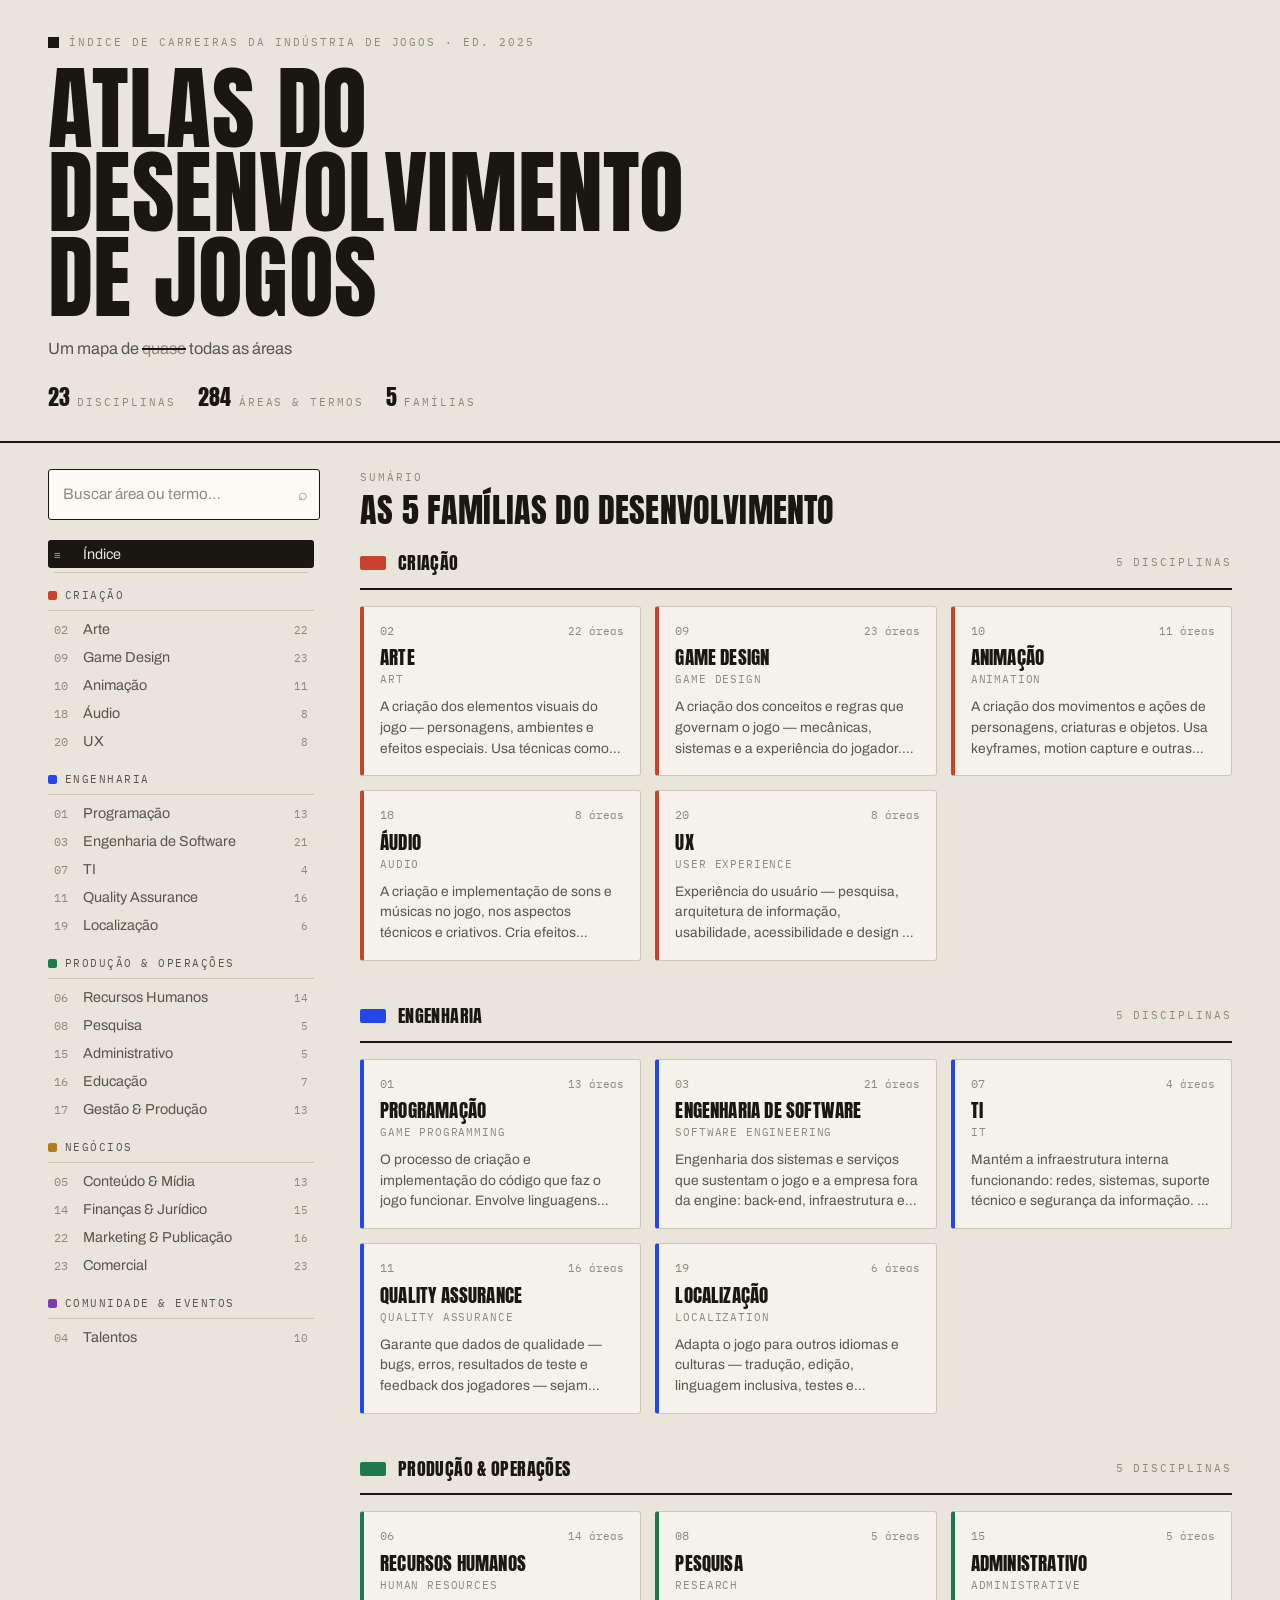
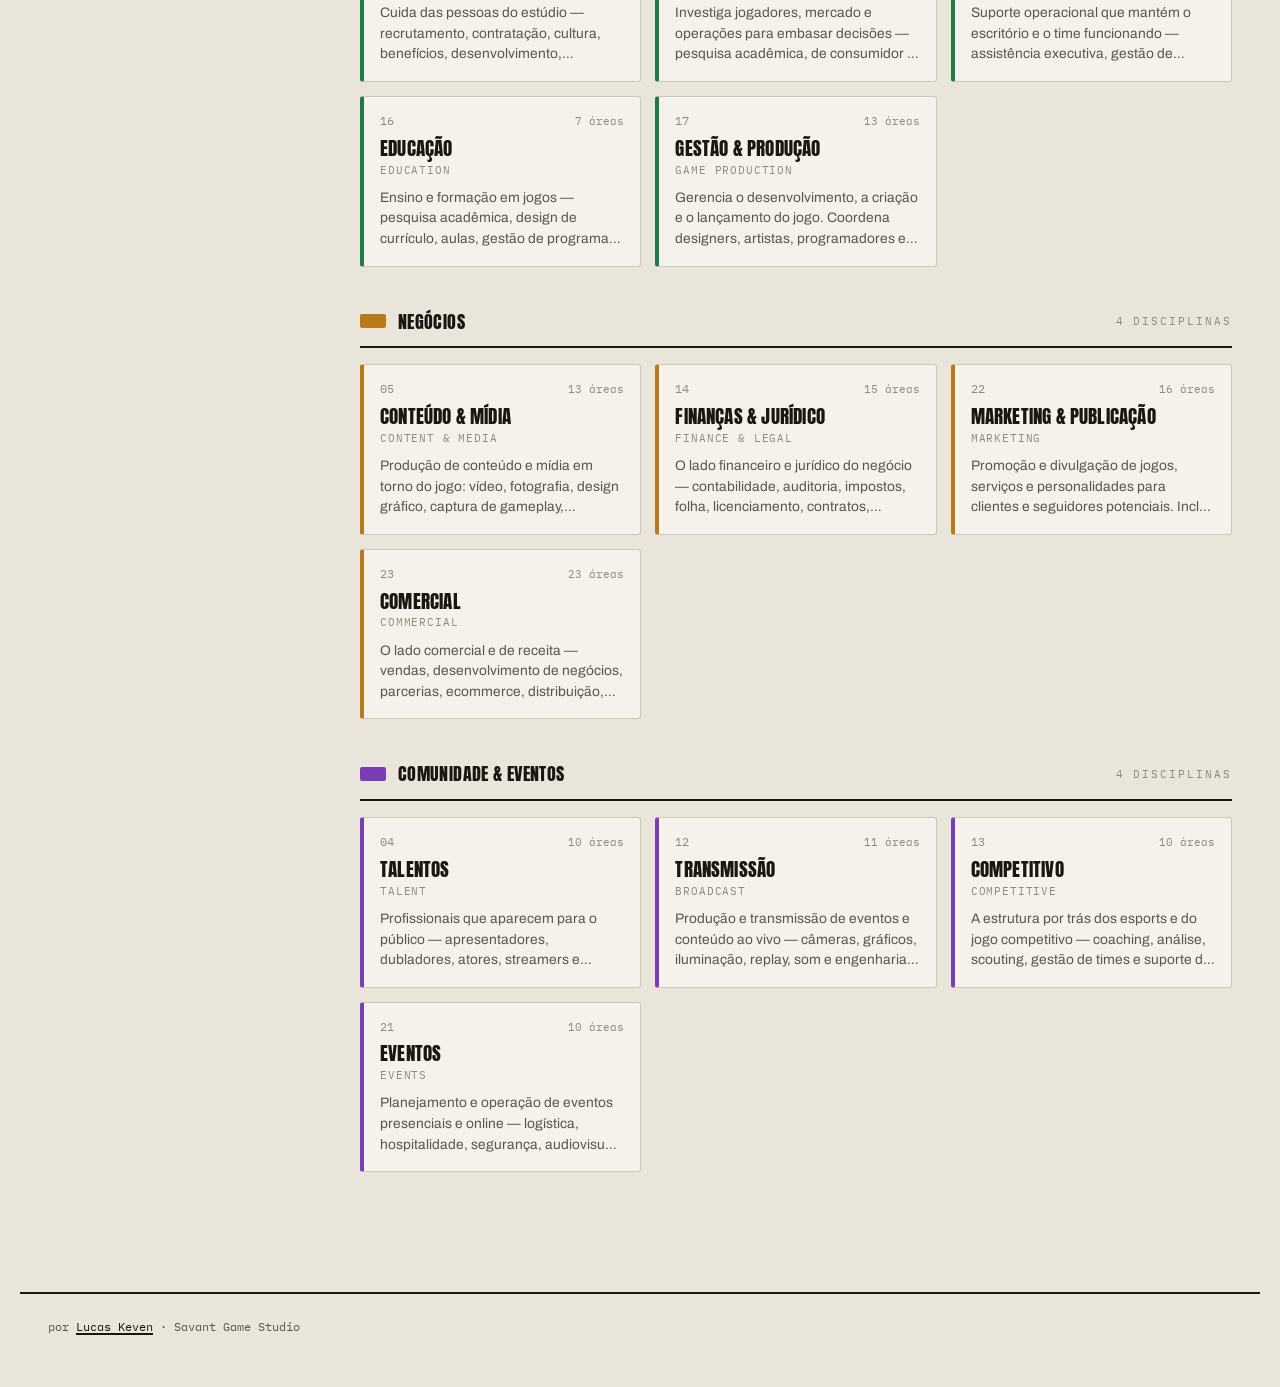
==== atlas-standalone.html @ f089c627 "Atlas Game Dev vers. 1.0.0 Criação da Página." ====
<!DOCTYPE html>
<html lang="pt-BR">
<head>
<!-- Versão tudo-em-um (CSS + dados embutidos). Para manter o projeto, use a versão de 3 arquivos: index.html + styles.css + data.js -->
<meta charset="UTF-8">
<meta name="viewport" content="width=device-width, initial-scale=1">
<title>Atlas do Desenvolvimento de Jogos</title>
<meta name="description" content="Um índice de todas as áreas, disciplinas e termos da indústria de jogos.">
<link rel="preconnect" href="https://fonts.googleapis.com">
<link rel="preconnect" href="https://fonts.gstatic.com" crossorigin>
<link href="https://fonts.googleapis.com/css2?family=Anton&family=Archivo:wght@400;500;600;700;800&family=IBM+Plex+Mono:wght@400;500;600&display=swap" rel="stylesheet">
<style>
/* =============================================================
   ATLAS — estilos
   Direção: "guia de campo / índice editorial". Tipografia pesada
   e condensada (Anton) sobre papel quente. A cor só aparece para
   identificar a FAMÍLIA de cada área — em nenhum outro lugar.
   ============================================================= */

:root {
  --paper:    #E9E5DB;   /* fundo da página (putty quente)        */
  --surface:  #F4F2EB;   /* cartões e painéis                     */
  --surface-2:#FBFAF5;   /* destaque mais claro                   */
  --ink:      #19170F;   /* texto / traços                        */
  --ink-soft: #5B554A;   /* texto secundário                      */
  --ink-mute: #908A7C;   /* legendas, meta                        */
  --line:     #CDC7B7;   /* hairlines                             */
  --line-2:   #DED9CB;

  /* cores de família (definidas também em data.js) */
  --fam-craft:      #C8432E;
  --fam-tech:       #2347E8;
  --fam-production: #1E7A4B;
  --fam-business:   #B8791A;
  --fam-community:  #7A3DB8;

  --maxw: 1240px;
  --radius: 3px;
  --shadow: 0 1px 0 var(--line), 0 2px 14px rgba(25,23,15,.05);
}

* { box-sizing: border-box; }

html { -webkit-text-size-adjust: 100%; }

body {
  margin: 0;
  background: var(--paper);
  color: var(--ink);
  font-family: "Archivo", system-ui, sans-serif;
  font-size: 16px;
  line-height: 1.62;
  font-feature-settings: "ss01";
  -webkit-font-smoothing: antialiased;
}

a { color: inherit; }

::selection { background: var(--ink); color: var(--paper); }

/* ---------- utilitários tipográficos ---------- */
.display {
  font-family: "Anton", "Archivo", sans-serif;
  font-weight: 400;
  text-transform: uppercase;
  letter-spacing: .005em;
  line-height: .92;
}
.eyebrow {
  font-family: "IBM Plex Mono", monospace;
  font-size: .68rem;
  letter-spacing: .18em;
  text-transform: uppercase;
  color: var(--ink-mute);
}
.mono { font-family: "IBM Plex Mono", monospace; }

/* =============================================================
   MASTHEAD
   ============================================================= */
.masthead {
  border-bottom: 2px solid var(--ink);
  background: var(--paper);
}
.masthead__inner {
  max-width: var(--maxw);
  margin: 0 auto;
  padding: 34px 28px 26px;
}
.masthead__kicker {
  display: flex;
  align-items: center;
  gap: 10px;
  margin-bottom: 14px;
}
.masthead__kicker .dot {
  width: 11px; height: 11px; background: var(--ink);
  display: inline-block;
}
.masthead h1 {
  margin: 0;
  font-size: clamp(2.6rem, 7.2vw, 6rem);
}
.masthead h1 .thin { color: var(--ink); -webkit-text-stroke: 0; }
.masthead__sub {
  margin: 16px 0 0;
  max-width: 54ch;
  color: var(--ink-soft);
  font-size: 1.02rem;
}
.masthead__sub .strike {
  color: var(--ink-mute);
  text-decoration: line-through;
  text-decoration-color: var(--ink);
  text-decoration-thickness: 2px;
  text-decoration-skip-ink: none;
}
.masthead__meta {
  margin-top: 18px;
  display: flex;
  flex-wrap: wrap;
  gap: 8px 22px;
  align-items: baseline;
}
.masthead__meta .stat { display: flex; align-items: baseline; gap: 7px; }
.masthead__meta .stat b {
  font-family: "Anton", sans-serif; font-weight: 400;
  font-size: 1.35rem; letter-spacing: .01em;
}

/* =============================================================
   LAYOUT (sidebar + conteúdo)
   ============================================================= */
.layout {
  max-width: var(--maxw);
  margin: 0 auto;
  padding: 0 28px 80px;
  display: grid;
  grid-template-columns: 272px minmax(0, 1fr);
  gap: 40px;
  align-items: start;
}

/* ---------- sidebar ---------- */
.sidebar {
  position: sticky;
  top: 0;
  align-self: start;
  padding-top: 26px;
  max-height: 100vh;
  display: flex;
  flex-direction: column;
}

.search {
  position: relative;
  margin-bottom: 20px;
}
.search input {
  width: 100%;
  font: inherit;
  font-size: .95rem;
  padding: 12px 36px 12px 14px;
  background: var(--surface-2);
  border: 1.5px solid var(--ink);
  border-radius: var(--radius);
  color: var(--ink);
}
.search input::placeholder { color: var(--ink-mute); }
.search input:focus {
  outline: 3px solid rgba(25,23,15,.18);
  outline-offset: 1px;
}
.search__icon {
  position: absolute; right: 12px; top: 50%; transform: translateY(-50%);
  color: var(--ink-mute); pointer-events: none; font-family: "IBM Plex Mono", monospace;
}
.search__clear {
  position: absolute; right: 8px; top: 50%; transform: translateY(-50%);
  border: 0; background: var(--ink); color: var(--paper);
  width: 22px; height: 22px; border-radius: 50%; cursor: pointer;
  font-size: .8rem; line-height: 1; display: none;
}
.search--has-value .search__icon { display: none; }
.search--has-value .search__clear { display: block; }

.nav { overflow-y: auto; padding-right: 6px; padding-bottom: 30px; }
.nav__item--home { font-weight: 700; color: var(--ink); }
.nav__item--home .num { font-size: 1rem; line-height: 1; }
.nav__divider { height: 1px; background: var(--line); margin: 4px 6px 14px; }
.nav__family { margin-bottom: 16px; }
.nav__family-label {
  display: flex; align-items: center; gap: 8px;
  font-family: "IBM Plex Mono", monospace;
  font-size: .66rem; letter-spacing: .14em; text-transform: uppercase;
  color: var(--ink-soft);
  padding: 0 0 6px;
  border-bottom: 1px solid var(--line);
  margin-bottom: 4px;
}
.nav__family-label .swatch { width: 9px; height: 9px; border-radius: 2px; }
.nav__item {
  width: 100%; text-align: left; background: none; border: 0; cursor: pointer;
  display: flex; align-items: baseline; gap: 9px;
  padding: 5px 6px; border-radius: 3px;
  color: var(--ink-soft); font: inherit; font-size: .9rem;
  line-height: 1.25;
}
.nav__item:hover { background: var(--surface); color: var(--ink); }
.nav__item .num { font-family: "IBM Plex Mono", monospace; font-size: .72rem; color: var(--ink-mute); min-width: 20px; }
.nav__item.is-active { background: var(--ink); color: var(--paper); }
.nav__item.is-active .num { color: var(--paper); opacity: .7; }
.nav__item .count { margin-left: auto; font-family: "IBM Plex Mono", monospace; font-size: .68rem; color: var(--ink-mute); }
.nav__item.is-active .count { color: var(--paper); opacity: .7; }

/* =============================================================
   CONTEÚDO
   ============================================================= */
.content { padding-top: 26px; min-height: 60vh; }

/* ---------- overview (todas as categorias) ---------- */
.overview__head { margin-bottom: 22px; }
.overview__head .eyebrow { display: block; margin-bottom: 8px; }
.overview__head h2 { margin: 0; font-size: clamp(1.5rem, 3vw, 2.1rem); }

.fam-block { margin-bottom: 40px; }
.fam-block__head {
  display: flex; align-items: center; gap: 12px;
  padding-bottom: 10px; margin-bottom: 16px;
  border-bottom: 2px solid var(--ink);
}
.fam-block__bar { width: 26px; height: 14px; border-radius: 2px; }
.fam-block__head h3 {
  margin: 0; font-family: "Anton", sans-serif; font-weight: 400;
  text-transform: uppercase; letter-spacing: .02em; font-size: 1.15rem;
}
.fam-block__head .c { margin-left: auto; }

.cat-grid {
  display: grid;
  grid-template-columns: repeat(auto-fill, minmax(232px, 1fr));
  gap: 14px;
}
.cat-card {
  text-align: left; cursor: pointer;
  background: var(--surface);
  border: 1px solid var(--line);
  border-left: 4px solid var(--fam);
  border-radius: var(--radius);
  padding: 15px 16px 16px;
  font: inherit; color: inherit;
  transition: transform .12s ease, box-shadow .12s ease, background .12s ease;
}
.cat-card:hover {
  background: var(--surface-2);
  transform: translateY(-2px);
  box-shadow: var(--shadow);
}
.cat-card__top { display: flex; align-items: baseline; gap: 8px; margin-bottom: 8px; }
.cat-card__num { font-family: "IBM Plex Mono", monospace; font-size: .72rem; color: var(--ink-mute); }
.cat-card__count { margin-left: auto; font-family: "IBM Plex Mono", monospace; font-size: .68rem; color: var(--ink-mute); }
.cat-card h4 {
  margin: 0 0 4px; font-family: "Anton", sans-serif; font-weight: 400;
  text-transform: uppercase; letter-spacing: .01em; font-size: 1.18rem; line-height: 1;
}
.cat-card__en { font-family: "IBM Plex Mono", monospace; font-size: .66rem; color: var(--ink-mute); text-transform: uppercase; letter-spacing: .08em; }
.cat-card__desc {
  margin: 9px 0 0; font-size: .86rem; color: var(--ink-soft); line-height: 1.5;
  display: -webkit-box; -webkit-line-clamp: 3; -webkit-box-orient: vertical; overflow: hidden;
}

/* ---------- categoria (detalhe) ---------- */
.cat { animation: fade .22s ease; }
@keyframes fade { from { opacity: 0; transform: translateY(6px); } to { opacity: 1; transform: none; } }

.back {
  display: inline-flex; align-items: center; gap: 7px;
  background: none; border: 0; cursor: pointer; font: inherit;
  font-family: "IBM Plex Mono", monospace; font-size: .74rem;
  letter-spacing: .08em; text-transform: uppercase; color: var(--ink-soft);
  padding: 4px 0; margin-bottom: 18px;
}
.back:hover { color: var(--ink); }

.cat__header { border-top: 8px solid var(--fam); padding-top: 18px; }
.cat__tag {
  display: inline-flex; align-items: center; gap: 7px;
  font-family: "IBM Plex Mono", monospace; font-size: .68rem;
  letter-spacing: .12em; text-transform: uppercase; color: var(--fam);
  font-weight: 600; margin-bottom: 12px;
}
.cat__tag .swatch { width: 9px; height: 9px; border-radius: 2px; background: var(--fam); }
.cat__title-row { display: flex; align-items: flex-start; gap: 14px; flex-wrap: wrap; }
.cat__num {
  font-family: "IBM Plex Mono", monospace; font-size: 1rem; color: var(--ink-mute);
  padding-top: .35em;
}
.cat h2 { margin: 0; font-size: clamp(2rem, 5.2vw, 3.4rem); }
.cat__en { font-family: "IBM Plex Mono", monospace; font-size: .8rem; color: var(--ink-mute); text-transform: uppercase; letter-spacing: .08em; margin-top: 6px; }
.cat__aka { font-size: .9rem; color: var(--ink-soft); font-style: italic; }
.cat__desc { margin: 18px 0 0; max-width: 70ch; font-size: 1.05rem; color: var(--ink); line-height: 1.65; }

.section { margin-top: 38px; }
.section__label {
  display: flex; align-items: center; gap: 10px;
  font-family: "IBM Plex Mono", monospace; font-size: .72rem;
  letter-spacing: .14em; text-transform: uppercase; color: var(--ink);
  padding-bottom: 8px; margin-bottom: 14px;
  border-bottom: 1.5px solid var(--ink);
}
.section__label .c { margin-left: auto; color: var(--ink-mute); }

/* áreas (chips) */
.areas { display: flex; flex-wrap: wrap; gap: 8px; }
.area {
  font-family: inherit;
  border: 1px solid var(--line); background: var(--surface);
  border-radius: var(--radius); padding: 8px 12px;
  font-size: .9rem; color: var(--ink);
}

/* qualquer chip clicável (área, habilidade, ferramenta) */
.chip { cursor: pointer; }
.chip::after { content: "+"; font-family: "IBM Plex Mono", monospace; margin-left: 8px; color: var(--ink-mute); }
.chip:hover { background: var(--surface-2); border-color: var(--ink); }
.chip.is-open { background: var(--surface-2); border-color: var(--ink); }
.chip.is-open::after { content: "–"; }

/* painel de descrição que abre abaixo do chip */
.chip-desc {
  flex-basis: 100%; margin: -2px 0 6px; padding: 10px 12px;
  background: var(--surface-2); border: 1px solid var(--line);
  border-left: 3px solid var(--fam); border-radius: var(--radius);
  font-size: .88rem; color: var(--ink-soft); line-height: 1.55;
}
.chip-desc--wip {
  border-left-style: dashed; border-left-color: var(--line);
  font-family: "IBM Plex Mono", monospace; font-size: .8rem;
  letter-spacing: .04em; color: var(--ink-mute);
}

/* skills / software pills */
.pills { display: flex; flex-wrap: wrap; gap: 7px; }
.pill {
  font-family: inherit;
  font-size: .85rem; padding: 6px 11px;
  border-radius: 100px; border: 1px solid var(--line);
  background: var(--surface); color: var(--ink-soft);
}
.pill--soft { font-family: "IBM Plex Mono", monospace; font-size: .78rem; }

.wip {
  display: inline-flex; align-items: center; gap: 9px;
  margin: 0; padding: 8px 15px;
  font-family: "IBM Plex Mono", monospace;
  font-size: .8rem; letter-spacing: .05em; color: var(--ink-soft);
  background: var(--surface); border: 1px dashed var(--line); border-radius: 100px;
}
.wip__mark {
  width: 26px; height: 9px; border-radius: 2px; opacity: .55;
  background: repeating-linear-gradient(-45deg, var(--ink) 0 5px, var(--surface-2) 5px 10px);
}

/* ---------- resultados de busca ---------- */
.results__head { margin-bottom: 20px; }
.results__head .eyebrow { display: block; margin-bottom: 6px; }
.results__head h2 { margin: 0; font-size: clamp(1.4rem, 3vw, 2rem); }
.results__head .q { color: var(--ink); border-bottom: 3px solid var(--fam-tech); }

.result-cat { margin-bottom: 26px; }
.result-cat__head {
  display: flex; align-items: baseline; gap: 10px;
  border-bottom: 1.5px solid var(--ink); padding-bottom: 7px; margin-bottom: 12px; cursor: pointer;
}
.result-cat__dot { width: 9px; height: 9px; border-radius: 2px; }
.result-cat__head h3 { margin: 0; font-family: "Anton", sans-serif; font-weight: 400; text-transform: uppercase; letter-spacing: .01em; font-size: 1.05rem; }
.result-cat__head .c { margin-left: auto; font-family: "IBM Plex Mono", monospace; font-size: .68rem; color: var(--ink-mute); }
.result-cat__head:hover h3 { text-decoration: underline; }
mark { background: #FBE7A6; color: var(--ink); padding: 0 1px; border-radius: 2px; }

.empty { padding: 40px 0; color: var(--ink-soft); }
.empty b { font-family: "Anton", sans-serif; font-weight: 400; font-size: 1.4rem; display: block; margin-bottom: 6px; }

/* =============================================================
   RODAPÉ
   ============================================================= */
.foot {
  border-top: 2px solid var(--ink);
  max-width: var(--maxw); margin: 0 auto; padding: 24px 28px 50px;
  display: flex; flex-direction: column; gap: 5px;
  font-family: "IBM Plex Mono", monospace; font-size: .72rem; color: var(--ink-soft);
}
.foot a {
  color: var(--ink);
  text-decoration: underline;
  text-decoration-thickness: 1.5px;
  text-underline-offset: 2px;
}
.foot a:hover { text-decoration-thickness: 2.5px; }

/* =============================================================
   RESPONSIVO
   ============================================================= */
@media (max-width: 900px) {
  .layout { grid-template-columns: 1fr; gap: 0; padding-bottom: 60px; }
  .sidebar {
    position: sticky; top: 0; z-index: 20;
    padding: 12px 0; max-height: none;
    background: var(--paper);
    border-bottom: 1px solid var(--line);
  }
  .search { margin-bottom: 0; }
  .nav { display: none; }
  .content { padding-top: 22px; }
  .masthead__inner { padding: 26px 20px 20px; }
  .layout { padding-left: 20px; padding-right: 20px; }
  .foot { padding-left: 20px; padding-right: 20px; }
}

@media (max-width: 520px) {
  .cat-grid { grid-template-columns: 1fr; }
}

/* acessibilidade */
:focus-visible { outline: 3px solid rgba(25,23,15,.35); outline-offset: 2px; border-radius: 2px; }
@media (prefers-reduced-motion: reduce) {
  * { animation: none !important; transition: none !important; }
}

</style>
</head>
<body>

  <!-- ============ MASTHEAD ============ -->
  <header class="masthead">
    <div class="masthead__inner">
      <div class="masthead__kicker">
        <span class="dot"></span>
        <span class="eyebrow">Índice de Carreiras da Indústria de Jogos · ed. 2025</span>
      </div>
      <h1 class="display">Atlas do<br>Desenvolvimento<br>de Jogos</h1>
      <p class="masthead__sub">Um mapa de <span class="strike">quase</span> todas as áreas</p>
      <div class="masthead__meta">
        <span class="stat"><b id="stat-cats">—</b> <span class="eyebrow">disciplinas</span></span>
        <span class="stat"><b id="stat-areas">—</b> <span class="eyebrow">áreas &amp; termos</span></span>
        <span class="stat"><b id="stat-fams">5</b> <span class="eyebrow">famílias</span></span>
      </div>
    </div>
  </header>

  <!-- ============ LAYOUT ============ -->
  <div class="layout">

    <!-- SIDEBAR: busca + índice -->
    <aside class="sidebar">
      <div class="search" id="search">
        <input id="search-input" type="search" autocomplete="off" spellcheck="false"
               placeholder="Buscar área ou termo…" aria-label="Buscar área ou termo">
        <span class="search__icon">⌕</span>
        <button class="search__clear" id="search-clear" aria-label="Limpar busca">×</button>
      </div>
      <nav class="nav" id="nav" aria-label="Disciplinas"></nav>
    </aside>

    <!-- CONTEÚDO -->
    <main class="content" id="content"></main>
  </div>

  <!-- ============ RODAPÉ ============ -->
  <footer class="foot">
    <span>por <a href="https://www.linkedin.com/in/lucas-keven/" target="_blank" rel="noopener">Lucas Keven</a> · Savant Game Studio</span>
  </footer>

  <!-- ============ DADOS + APP ============ -->
  <script>
/* =============================================================
   ATLAS DO DESENVOLVIMENTO DE JOGOS — Camada de dados (taxonomia)
   -------------------------------------------------------------
   Este é o "banco de dados" do site. Tudo que aparece na tela
   vem daqui. Para adicionar/editar conteúdo, mexa SÓ neste arquivo.

   Modelo de uma categoria:
   {
     id, n (nº de catálogo), name (PT), nameEn, family, aka?,
     desc,                          // descrição em PT
     areas: [{ name, desc? }],      // sub-áreas / termos
     skills?: [string],             // habilidades (opcional)
     software?: [string]            // ferramentas (opcional)
   }

   "family" agrupa as 23 categorias em 5 famílias para navegação
   e cor. Fonte dos dados: pôster Hitmarker (taxonomia), Atlas em
   PDF (descrições/ferramentas/canais) e infográfico Creative
   Assembly (skills/software).
   ============================================================= */

const FAMILIES = {
  craft:      { label: "Criação",               color: "#C8432E" },
  tech:       { label: "Engenharia",            color: "#2347E8" },
  production: { label: "Produção & Operações",  color: "#1E7A4B" },
  business:   { label: "Negócios",              color: "#B8791A" },
  community:  { label: "Comunidade & Eventos",  color: "#7A3DB8" },
};

// helper: transforma "AI Programming, Engine Programming" em [{name},{name}]
const A = (...names) => names.map((name) =>
  typeof name === "string" ? { name } : name
);

const CATEGORIES = [
  /* ---------------------------------------------------------- 01 */
  {
    id: "programacao", n: 1, name: "Programação", nameEn: "Game Programming",
    family: "tech", aka: "Engenharia de Jogos",
    desc: "O processo de criação e implementação do código que faz o jogo funcionar. Envolve linguagens como C++, C# e Java para construir mecânicas — movimentação, vida, energia, pontuação, diálogos, física e IA. Programadores trabalham junto a designers e artistas para tirar ideias do papel e transformá-las num jogo digital.",
    areas: A(
      { name: "AI Programming", desc: "Comportamento de personagens e inimigos: pathfinding, máquinas de estado, árvores de comportamento." },
      "Build & Release Programming",
      "Developer Relations",
      "Development Direction",
      { name: "Engine Programming", desc: "Construção e manutenção do motor do jogo e seus subsistemas centrais." },
      { name: "Gameplay Programming", desc: "Implementa as regras e mecânicas que o jogador sente: controles, combate, sistemas." },
      { name: "Graphics Programming", desc: "Pipeline de renderização, shaders e desempenho visual." },
      "Multiplayer Programming",
      "Network Programming",
      "Physics Programming",
      "Rendering",
      { name: "Tools Programming", desc: "Ferramentas internas que aceleram o trabalho de artistas, designers e da própria equipe." },
      "UI Programming",
    ),
    skills: ["Lógica e matemática", "Resolução de problemas", "Geometria e álgebra linear", "Testes unitários", "Modelagem e abstração", "C# · C++ · Python"],
    software: ["Visual Studio", "VS Code", "Unreal Engine", "Unity", "Godot", "Perforce", "AWS", "pytest"],
  },

  /* ---------------------------------------------------------- 02 */
  {
    id: "arte", n: 2, name: "Arte", nameEn: "Art", family: "craft",
    desc: "A criação dos elementos visuais do jogo — personagens, ambientes e efeitos especiais. Usa técnicas como modelagem 2D e 3D, animação, texturização e iluminação para dar vida ao mundo. Trabalha com design e programação para garantir que o estilo e a direção de arte complementem a jogabilidade e a experiência geral.",
    areas: A(
      "2D Art", "3D Art", "Character Art",
      { name: "Concept Art", desc: "Exploração visual inicial: define a aparência de personagens, cenários e objetos antes da produção." },
      "Creative / Art Direction", "Environment Art", "Level Art", "Lighting Art",
      "Marketing Art", "Material Art", "Model Art", "Outsourcing", "Prop Art",
      "Shader Art", "Storyboarding",
      { name: "Technical Art", desc: "Ponte entre arte e engenharia: shaders, rigs, pipelines e otimização visual." },
      "Texture Art", "Tools & Pipeline", "UI Art", "Vehicle Art",
      { name: "VFX Art", desc: "Efeitos visuais: partículas, explosões, magia, fumaça e elementos dinâmicos." },
      "Weapon Art",
    ),
    skills: ["Composição e ilustração", "Modelagem low/high poly", "Texturização (PBR)", "Set dressing", "Fluxo de UI e ícones", "Cinemática e iluminação"],
    software: ["Photoshop", "Illustrator", "Blender", "Maya", "3ds Max", "ZBrush", "Substance Painter", "Substance Designer", "Houdini", "Figma", "Marmoset Toolbag", "Aseprite", "Krita"],
  },

  /* ---------------------------------------------------------- 03 */
  {
    id: "software-engineering", n: 3, name: "Engenharia de Software", nameEn: "Software Engineering",
    family: "tech",
    desc: "Engenharia dos sistemas e serviços que sustentam o jogo e a empresa fora da engine: back-end, infraestrutura em nuvem, ferramentas internas, plataformas de dados, segurança e aplicativos. Garante que tudo escale, seja confiável e esteja seguro.",
    areas: A("Ads", "AI", "Backend", "Build & Release", "Cloud", "Data Analytics",
      "DevOps", "Direction", "Engineer Relations", "Frontend", "Full Stack",
      "Manufacturing", "Mobile", "Network", "Product Design", "Project Management",
      "Prompt", "Reliability", "Security", "Technical", "Technical Writing"),
    software: ["AWS", "Docker", "Kubernetes", "Git", "Python", "Go", "TypeScript", "SQL"],
  },

  /* ---------------------------------------------------------- 04 */
  {
    id: "talent", n: 4, name: "Talentos", nameEn: "Talent", family: "community",
    desc: "Profissionais que aparecem para o público — apresentadores, dubladores, atores, streamers e jogadores de conteúdo — e quem os gerencia, agencia e dá suporte. A 'cara' por trás de marcas, canais e produções.",
    areas: A("Agency", "Casting", "Content Creation", "Hosting", "Interviewing",
      "Management", "Playing", "Screen Acting", "Streaming", "Voice Acting"),
  },

  /* ---------------------------------------------------------- 05 */
  {
    id: "content-media", n: 5, name: "Conteúdo & Mídia", nameEn: "Content & Media",
    family: "business",
    desc: "Produção de conteúdo e mídia em torno do jogo: vídeo, fotografia, design gráfico, captura de gameplay, jornalismo, edição e moderação. Conta a história do jogo para a comunidade e para o público.",
    areas: A("Cinematography", "Copy Editing", "Game Capture", "Graphic Design",
      "Journalism", "Moderation", "Motion Design", "Photography", "Scriptwriting",
      "Translation", "Trust & Safety", "Video Editing", "Videography"),
  },

  /* ---------------------------------------------------------- 06 */
  {
    id: "human-resources", n: 6, name: "Recursos Humanos", nameEn: "Human Resources",
    family: "production",
    desc: "Cuida das pessoas do estúdio — recrutamento, contratação, cultura, benefícios, desenvolvimento, diversidade e bem-estar. Constrói e mantém o time que faz os jogos.",
    areas: A("Analysis", "Compensation & Benefits", "Culture", "Diversity & Inclusion",
      "Employee Relations", "Employer Branding", "Engagement", "Health & Safety",
      "Mobility", "People Management", "Recruitment", "Talent Acquisition",
      "Training & Development", "Wellness"),
  },

  /* ---------------------------------------------------------- 07 */
  {
    id: "it", n: 7, name: "TI", nameEn: "IT", family: "tech",
    desc: "Mantém a infraestrutura interna funcionando: redes, sistemas, suporte técnico e segurança da informação. A base que mantém o estúdio operando no dia a dia.",
    areas: A("Cyber Security", "Network Admin", "System Admin", "Technical Support"),
  },

  /* ---------------------------------------------------------- 08 */
  {
    id: "research", n: 8, name: "Pesquisa", nameEn: "Research", family: "production",
    desc: "Investiga jogadores, mercado e operações para embasar decisões — pesquisa acadêmica, de consumidor e de mercado. Transforma dados e observação em insumo para design e negócio.",
    areas: A("Academic", "Consumer", "Data Entry", "Market", "Operations"),
  },

  /* ---------------------------------------------------------- 09 */
  {
    id: "game-design", n: 9, name: "Game Design", nameEn: "Game Design", family: "craft",
    desc: "A criação dos conceitos e regras que governam o jogo — mecânicas, sistemas e a experiência do jogador. Designers usam criatividade e resolução de problemas para tornar o jogo divertido, envolvente e desafiador, colaborando com arte, programação, áudio e dados para transformar ideias e planos de negócio em realidade.",
    areas: A(
      "Accessibility Design", "AI Design", "Combat Design", "Content Design",
      "Design Direction",
      { name: "Economy Design", desc: "Equilíbrio de recursos, moedas, progressão e fluxos de valor dentro do jogo." },
      "Encounter Design", "Interaction Design",
      { name: "Level Design", desc: "Construção de fases e espaços: ritmo, desafio, fluxo e a jornada do jogador pelo mundo." },
      "Mission Design", "Monetization Design", "Multiplayer Design",
      { name: "Narrative Design", desc: "Estrutura a história e como ela é contada através da jogabilidade e do mundo." },
      "Prototyping", "Puzzle Design", "Quest Design", "Scripting", "Social Design",
      { name: "Systems Design", desc: "Desenha as regras interligadas que criam o comportamento emergente do jogo." },
      "Technical Design", "UI Design", "World Building", "Writing (Game Writing)",
    ),
    skills: ["Documentação de design e conceito", "Colaboração", "Pensamento analítico", "Resolução de problemas", "Matemática", "Design visual"],
    software: ["Unity", "Unreal Engine", "Excel", "Visio", "Power BI", "Miro", "Photoshop", "Twine", "Celtx"],
  },

  /* ---------------------------------------------------------- 10 */
  {
    id: "animacao", n: 10, name: "Animação", nameEn: "Animation", family: "craft",
    desc: "A criação dos movimentos e ações de personagens, criaturas e objetos. Usa keyframes, motion capture e outras técnicas para gerar movimento realista ou estilizado. Trabalha com design e programação para garantir que a animação seja responsiva, fluida e crível, melhorando a jogabilidade e a experiência do jogador.",
    areas: A("2D Animation", "3D Animation", "Cinematics", "Gameplay Animation",
      "Motion Capture", "Particle Animation", "Programming", "Rigging", "Scanning",
      "Technical Animation", "VFX Animation"),
    skills: ["Animação por keyframe", "Edição de movimento com MoCap", "Atuação para MoCap", "Skinning e rigging", "Scripting e matemática 3D"],
    software: ["Maya", "MotionBuilder", "3ds Max", "Blender", "Mixamo", "Cascadeur", "Toon Boom Harmony", "After Effects"],
  },

  /* ---------------------------------------------------------- 11 */
  {
    id: "quality-assurance", n: 11, name: "Quality Assurance", nameEn: "Quality Assurance",
    family: "tech", aka: "QA",
    desc: "Garante que dados de qualidade — bugs, erros, resultados de teste e feedback dos jogadores — sejam encontrados e comunicados durante todo o desenvolvimento. Cobre testes manuais e automatizados, certificação, compatibilidade, conformidade e desempenho.",
    areas: A("Accessibility QA", "Cinematic QA", "Compatibility QA", "Interruption QA",
      "Performance QA", "Platform QA", "Ratings QA", "QA Analysis", "QA Automation",
      "QA Certification", "QA Compliance", "QA Designing", "QA Engineering",
      "QA Submission", "QA Testing", "SDET (Software Development Engineer in Test)"),
    skills: ["Automação de testes de jogo", "Comunicação escrita e verbal", "Documentação clara", "Forte base na área testada"],
    software: ["TestRail", "Jira", "Perforce", "Power BI", "Office"],
  },

  /* ---------------------------------------------------------- 12 */
  {
    id: "broadcast", n: 12, name: "Transmissão", nameEn: "Broadcast", family: "community",
    desc: "Produção e transmissão de eventos e conteúdo ao vivo — câmeras, gráficos, iluminação, replay, som e engenharia de stream. Leva a ação do jogo à tela para o público, com qualidade de TV.",
    areas: A("Camera Ops", "Floor Management", "Game Observation", "Graphics",
      "Lighting", "Production", "Replay Ops", "Scriptwriting", "Sound Engineering",
      "Stream Engineering", "Studio Management"),
    software: ["OBS Studio", "vMix", "Adobe Premiere", "After Effects"],
  },

  /* ---------------------------------------------------------- 13 */
  {
    id: "competitive", n: 13, name: "Competitivo", nameEn: "Competitive", family: "community",
    desc: "A estrutura por trás dos esports e do jogo competitivo — coaching, análise, scouting, gestão de times e suporte de performance (física, nutrição, psicologia). Ajuda jogadores e equipes a competirem no mais alto nível.",
    areas: A("Analysis", "Coaching", "Fitness", "Nutrition", "Physiotherapy",
      "Playing", "Psychology", "Refereeing", "Scouting", "Team Management"),
  },

  /* ---------------------------------------------------------- 14 */
  {
    id: "finance-legal", n: 14, name: "Finanças & Jurídico", nameEn: "Finance & Legal",
    family: "business",
    desc: "O lado financeiro e jurídico do negócio — contabilidade, auditoria, impostos, folha, licenciamento, contratos, compliance, privacidade e gestão de risco. Mantém a operação saudável e dentro da lei.",
    areas: A("Accounting", "Analysis", "Auditing", "Bookkeeping", "Compliance",
      "Control", "Counsel", "Fraud", "Licensing", "Mergers & Acquisitions",
      "Payroll", "Privacy", "Reporting", "Risk Management", "Tax"),
  },

  /* ---------------------------------------------------------- 15 */
  {
    id: "administrative", n: 15, name: "Administrativo", nameEn: "Administrative",
    family: "production",
    desc: "Suporte operacional que mantém o escritório e o time funcionando — assistência executiva, gestão de instalações, recepção e tarefas administrativas. O alicerce silencioso do dia a dia.",
    areas: A("Data Entry", "Executive & Personal Assistance", "Facilities Support",
      "Office Management", "Reception"),
  },

  /* ---------------------------------------------------------- 16 */
  {
    id: "education", n: 16, name: "Educação", nameEn: "Education", family: "production",
    desc: "Ensino e formação em jogos — pesquisa acadêmica, design de currículo, aulas, gestão de programas e proteção de estudantes. Forma a próxima geração de profissionais.",
    areas: A("Academic Research", "Curriculum Design", "Lecturing",
      "Program Development", "Program Management", "Safeguarding", "Teaching"),
  },

  /* ---------------------------------------------------------- 17 */
  {
    id: "producao", n: 17, name: "Gestão & Produção", nameEn: "Game Production",
    family: "production",
    desc: "Gerencia o desenvolvimento, a criação e o lançamento do jogo. Coordena designers, artistas, programadores e outros especialistas para entregar dentro de prazo e orçamento, supervisionando o processo e tomando decisões-chave para atingir a visão criativa e os padrões de qualidade.",
    areas: A("Accessibility Production", "Archiving", "Creative Direction",
      "Feature Production", "Game Direction", "Knowledge Management", "Live Operations",
      "Operations", "Producing", "Project Management", "Publishing",
      "Release Management", "Studio Management"),
    skills: ["Gestão de pessoas", "Gestão de tempo", "Apresentação", "Comunicação", "Agile / Scrum"],
    software: ["Jira", "Hansoft", "Notion", "Trello", "Power BI", "Power Query", "Miro", "Office"],
  },

  /* ---------------------------------------------------------- 18 */
  {
    id: "audio", n: 18, name: "Áudio", nameEn: "Audio", family: "craft",
    desc: "A criação e implementação de sons e músicas no jogo, nos aspectos técnicos e criativos. Cria efeitos sonoros, diálogos e trilhas que complementam a jogabilidade, colaborando de perto com a programação para integrar tudo perfeitamente à engine.",
    areas: A("Audio Composition", "Audio Engineering", "Audio Production",
      "Audio Programming", "Sound Design", "Technical Design", "Vocal Direction",
      "Voice Design"),
    skills: ["Edição e composição", "Engenharia de som", "Documentação forte e lógica", "Mixagem 5.1 e multicanal"],
    software: ["Pro Tools", "REAPER", "Nuendo", "Audition", "Audacity", "iZotope RX", "Wwise", "FMOD"],
  },

  /* ---------------------------------------------------------- 19 */
  {
    id: "localization", n: 19, name: "Localização", nameEn: "Localization", family: "tech",
    desc: "Adapta o jogo para outros idiomas e culturas — tradução, edição, linguagem inclusiva, testes e engenharia de localização. Faz o jogo parecer nativo em cada mercado.",
    areas: A("Editing", "Engineering", "Inclusive Language", "Technical", "Testing", "Translation"),
  },

  /* ---------------------------------------------------------- 20 */
  {
    id: "ux", n: 20, name: "UX", nameEn: "User Experience", family: "craft",
    desc: "Experiência do usuário — pesquisa, arquitetura de informação, usabilidade, acessibilidade e design de interface. Garante que o jogo seja claro, acessível e agradável de navegar.",
    areas: A("Accessibility", "Design", "Engineering", "Information Architecture",
      "Research", "Strategy", "Usability", "Writing"),
  },

  /* ---------------------------------------------------------- 21 */
  {
    id: "events", n: 21, name: "Eventos", nameEn: "Events", family: "community",
    desc: "Planejamento e operação de eventos presenciais e online — logística, hospitalidade, segurança, audiovisual, instalações e atendimento. Faz convenções, finais e ativações acontecerem.",
    areas: A("Audio/Visual", "Catering", "Customer Service", "Emergency Services",
      "Equipment Management", "Facilities Management", "Game Observation",
      "Hospitality", "Logistics", "Security"),
  },

  /* ---------------------------------------------------------- 22 */
  {
    id: "marketing", n: 22, name: "Marketing & Publicação", nameEn: "Marketing",
    family: "business",
    desc: "Promoção e divulgação de jogos, serviços e personalidades para clientes e seguidores potenciais. Inclui trailers e materiais promocionais, anúncios em TV e redes sociais, e interação com a comunidade via eventos, sorteios e campanhas.",
    areas: A("App Store Marketing", "Brand Marketing", "Campaign Management",
      "Community Management", "Copywriting", "Creator Marketing", "Digital Marketing",
      "Email Marketing", "Influencer Marketing", "Lifecycle Marketing",
      "Product Marketing", "Public Relations", "Social Media", "Storefront Marketing",
      "User Acquisition", "Visual Marketing"),
  },

  /* ---------------------------------------------------------- 23 */
  {
    id: "commercial", n: 23, name: "Comercial", nameEn: "Commercial", family: "business",
    desc: "O lado comercial e de receita — vendas, desenvolvimento de negócios, parcerias, ecommerce, distribuição, merchandising, licenciamento e cadeia de suprimentos. Transforma o jogo e a marca em negócio sustentável.",
    areas: A("Account Management", "Advertising Ops", "Business Development",
      "Business Intelligence", "Communications", "Consumer Research", "Customer Support",
      "Distribution", "Ecommerce", "Manufacturing", "Market Research", "Media Buying",
      "Merchandising", "Monetization", "Packaging", "Partnerships", "Procurement",
      "Product Management", "Retail", "Sales", "Sponsorships", "Supply Chain", "Ticketing"),
  },
];

</script>
  <script>
  (function () {
    "use strict";

    /* ---------- referências de DOM ---------- */
    const $nav     = document.getElementById("nav");
    const $content = document.getElementById("content");
    const $input   = document.getElementById("search-input");
    const $search  = document.getElementById("search");
    const $clear   = document.getElementById("search-clear");

    /* ---------- estado ---------- */
    const state = { query: "", selected: null };

    /* ---------- helpers ---------- */
    const famColor = (f) => FAMILIES[f] ? FAMILIES[f].color : "var(--ink)";
    const esc = (s) => String(s).replace(/[&<>"]/g, (c) =>
      ({ "&":"&amp;","<":"&lt;",">":"&gt;","\"":"&quot;" }[c]));
    // remove acentos p/ busca tolerante
    const norm = (s) => s.toLowerCase()
      .normalize("NFD").replace(/[\u0300-\u036f]/g, "");

    function highlight(text, q) {
      if (!q) return esc(text);
      const nt = norm(text), nq = norm(q);
      const i = nt.indexOf(nq);
      if (i === -1) return esc(text);
      return esc(text.slice(0, i)) + "<mark>" +
             esc(text.slice(i, i + q.length)) + "</mark>" +
             esc(text.slice(i + q.length));
    }

    /* ---------- métricas do cabeçalho ---------- */
    const totalAreas = CATEGORIES.reduce((s, c) => s + c.areas.length, 0);
    document.getElementById("stat-cats").textContent  = CATEGORIES.length;
    document.getElementById("stat-areas").textContent = totalAreas;

    /* agrupa categorias por família, na ordem de FAMILIES */
    function byFamily() {
      return Object.keys(FAMILIES).map((key) => ({
        key,
        ...FAMILIES[key],
        cats: CATEGORIES.filter((c) => c.family === key),
      }));
    }

    /* =========================================================
       NAV (sidebar)
       ========================================================= */
    function renderNav() {
      let html = `<button class="nav__item nav__item--home" data-home="1">
          <span class="num" aria-hidden="true">≡</span>
          <span>Índice</span>
        </button>
        <div class="nav__divider"></div>`;
      byFamily().forEach((fam) => {
        html += `<div class="nav__family">
          <div class="nav__family-label">
            <span class="swatch" style="background:${fam.color}"></span>${esc(fam.label)}
          </div>`;
        fam.cats.forEach((c) => {
          html += `<button class="nav__item" data-id="${c.id}">
            <span class="num">${String(c.n).padStart(2,"0")}</span>
            <span>${esc(c.name)}</span>
            <span class="count">${c.areas.length}</span>
          </button>`;
        });
        html += `</div>`;
      });
      $nav.innerHTML = html;
      $nav.querySelectorAll(".nav__item[data-id]").forEach((b) =>
        b.addEventListener("click", () => select(b.dataset.id)));
      $nav.querySelector("[data-home]").addEventListener("click", () => {
        state.query = ""; $input.value = "";
        $search.classList.remove("search--has-value");
        goOverview();
      });
      markActiveNav();
    }
    function markActiveNav() {
      const onIndex = !state.selected && !state.query;
      $nav.querySelectorAll(".nav__item").forEach((b) => {
        if (b.dataset.home) b.classList.toggle("is-active", onIndex);
        else b.classList.toggle("is-active", b.dataset.id === state.selected);
      });
    }

    /* =========================================================
       OVERVIEW — todas as categorias por família
       ========================================================= */
    function renderOverview() {
      let html = `<div class="overview__head">
        <span class="eyebrow">Sumário</span>
        <h2 class="display">As 5 famílias do desenvolvimento</h2>
      </div>`;

      byFamily().forEach((fam) => {
        html += `<section class="fam-block" style="--fam:${fam.color}">
          <div class="fam-block__head">
            <span class="fam-block__bar" style="background:${fam.color}"></span>
            <h3>${esc(fam.label)}</h3>
            <span class="c eyebrow">${fam.cats.length} disciplinas</span>
          </div>
          <div class="cat-grid">`;
        fam.cats.forEach((c) => {
          html += `<button class="cat-card" data-id="${c.id}" style="--fam:${fam.color}">
            <div class="cat-card__top">
              <span class="cat-card__num">${String(c.n).padStart(2,"0")}</span>
              <span class="cat-card__count">${c.areas.length} áreas</span>
            </div>
            <h4>${esc(c.name)}</h4>
            <div class="cat-card__en">${esc(c.nameEn)}</div>
            <p class="cat-card__desc">${esc(c.desc)}</p>
          </button>`;
        });
        html += `</div></section>`;
      });

      $content.innerHTML = html;
      $content.querySelectorAll(".cat-card").forEach((b) =>
        b.addEventListener("click", () => select(b.dataset.id)));
    }

    /* =========================================================
       CATEGORIA (detalhe)
       ========================================================= */
    function renderCategory(c) {
      const color = famColor(c.family);
      const fam = FAMILIES[c.family];

      // normaliza itens: "texto" → { name }  (permite { name, desc } no futuro)
      const norm0 = (it) => typeof it === "string" ? { name: it } : it;
      const groups = {
        areas:    (c.areas    || []).map(norm0),
        skills:   (c.skills   || []).map(norm0),
        software: (c.software || []).map(norm0),
      };
      const chips = (key, cls) => groups[key].map((it, i) =>
        `<button class="${cls} chip" data-g="${key}" data-i="${i}">${esc(it.name)}</button>`).join("");

      const areasHtml = chips("areas", "area");

      let skillsHtml = "";
      if (groups.skills.length) {
        skillsHtml = section("Habilidades", groups.skills.length,
          `<div class="pills">${chips("skills","pill")}</div>`);
      }

      let swHtml = "";
      if (groups.software.length) {
        swHtml = section("Ferramentas & Software", groups.software.length,
          `<div class="pills">${chips("software","pill pill--soft")}</div>`);
      }

      const filled = groups.skills.length || groups.software.length;
      const wip = `<p class="wip"><span class="wip__mark" aria-hidden="true"></span>Em construção</p>`;
      const note = filled ? "" :
        `<section class="section">
          <div class="section__label">Habilidades</div>
          ${wip}
        </section>
        <section class="section">
          <div class="section__label">Ferramentas &amp; Software</div>
          ${wip}
        </section>`;

      $content.innerHTML = `<div class="cat" style="--fam:${color}">
        <button class="back" id="back">← Sumário</button>
        <div class="cat__header">
          <span class="cat__tag"><span class="swatch"></span>${esc(fam.label)}</span>
          <div class="cat__title-row">
            <span class="cat__num">${String(c.n).padStart(2,"0")}</span>
            <div>
              <h2 class="display">${esc(c.name)}</h2>
              <div class="cat__en">${esc(c.nameEn)}${c.aka?` &nbsp;·&nbsp; <span class="cat__aka">também: ${esc(c.aka)}</span>`:""}</div>
            </div>
          </div>
          <p class="cat__desc">${esc(c.desc)}</p>
        </div>

        ${section("Áreas & Termos", groups.areas.length, `<div class="areas">${areasHtml}</div>`)}
        ${skillsHtml}
        ${swHtml}
        ${note}
      </div>`;

      document.getElementById("back").addEventListener("click", goOverview);

      // cada item (área, habilidade, ferramenta) abre sua descrição — ou [Em Construção]
      $content.querySelectorAll(".chip").forEach((btn) => {
        btn.addEventListener("click", () => {
          const open = btn.classList.toggle("is-open");
          const next = btn.nextElementSibling;
          if (open) {
            const it = groups[btn.dataset.g][+btn.dataset.i];
            const d = document.createElement("div");
            if (it.desc) {
              d.className = "chip-desc";
              d.textContent = it.desc;
            } else {
              d.className = "chip-desc chip-desc--wip";
              d.textContent = "[Em Construção]";
            }
            btn.after(d);
          } else if (next && next.classList.contains("chip-desc")) {
            next.remove();
          }
        });
      });

      window.scrollTo({ top: 0, behavior: prefersReduced() ? "auto" : "smooth" });
    }

    function section(label, count, inner) {
      return `<section class="section">
        <div class="section__label">${esc(label)}<span class="c">${count}</span></div>
        ${inner}
      </section>`;
    }

    /* =========================================================
       BUSCA / RESULTADOS
       ========================================================= */
    function renderResults(q) {
      const nq = norm(q);
      const hits = [];
      CATEGORIES.forEach((c) => {
        const nameMatch = norm(c.name).includes(nq) || norm(c.nameEn).includes(nq);
        const areas = c.areas.filter((a) => norm(a.name).includes(nq));
        if (nameMatch || areas.length) {
          hits.push({ c, areas: areas.length ? areas : c.areas, nameMatch });
        }
      });

      const totalHits = hits.reduce((s,h)=>s+h.areas.length,0);

      if (!hits.length) {
        $content.innerHTML = `<div class="empty">
          <b>Nada encontrado</b>
          Nenhuma área ou termo corresponde a “${esc(q)}”. Tente outro termo.
        </div>`;
        return;
      }

      let html = `<div class="results__head">
        <span class="eyebrow">${totalHits} resultado(s) em ${hits.length} disciplina(s)</span>
        <h2 class="display">Busca: <span class="q">${esc(q)}</span></h2>
      </div>`;

      hits.forEach(({ c, areas }) => {
        const color = famColor(c.family);
        html += `<section class="result-cat">
          <div class="result-cat__head" data-id="${c.id}">
            <span class="result-cat__dot" style="background:${color}"></span>
            <h3>${highlight(c.name, q)}</h3>
            <span class="c">${esc(c.nameEn)} · ${areas.length}</span>
          </div>
          <div class="areas">` +
          areas.map((a)=>`<span class="area">${highlight(a.name, q)}</span>`).join("") +
          `</div></section>`;
      });

      $content.innerHTML = html;
      $content.querySelectorAll(".result-cat__head").forEach((h) =>
        h.addEventListener("click", () => select(h.dataset.id)));
    }

    /* =========================================================
       ROTEAMENTO / RENDER
       ========================================================= */
    function render() {
      if (state.query) { renderResults(state.query); markActiveNav(); return; }
      if (state.selected) {
        const c = CATEGORIES.find((x) => x.id === state.selected);
        if (c) { renderCategory(c); markActiveNav(); return; }
      }
      renderOverview();
      markActiveNav();
    }

    function select(id) {
      state.selected = id;
      state.query = "";
      $input.value = "";
      $search.classList.remove("search--has-value");
      if (location.hash !== "#" + id) history.pushState(null, "", "#" + id);
      render();
    }
    function goOverview() {
      state.selected = null;
      if (location.hash) history.pushState(null, "", location.pathname);
      render();
    }

    function prefersReduced() {
      return window.matchMedia("(prefers-reduced-motion: reduce)").matches;
    }

    /* ---------- busca (input) ---------- */
    let t;
    $input.addEventListener("input", () => {
      const v = $input.value.trim();
      $search.classList.toggle("search--has-value", v.length > 0);
      clearTimeout(t);
      t = setTimeout(() => { state.query = v; render(); }, 90);
    });
    $clear.addEventListener("click", () => {
      $input.value = ""; state.query = "";
      $search.classList.remove("search--has-value");
      $input.focus(); render();
    });
    // tecla "/" foca a busca
    document.addEventListener("keydown", (e) => {
      if (e.key === "/" && document.activeElement !== $input) { e.preventDefault(); $input.focus(); }
      if (e.key === "Escape" && document.activeElement === $input && $input.value) {
        $input.value=""; state.query=""; $search.classList.remove("search--has-value"); render();
      }
    });

    /* ---------- hash inicial / voltar do navegador ---------- */
    function fromHash() {
      const id = decodeURIComponent(location.hash.replace(/^#/, ""));
      state.selected = CATEGORIES.some((c) => c.id === id) ? id : null;
    }
    window.addEventListener("popstate", () => { fromHash(); render(); });

    /* ---------- start ---------- */
    renderNav();
    fromHash();
    render();
  })();
  </script>
</body>
</html>
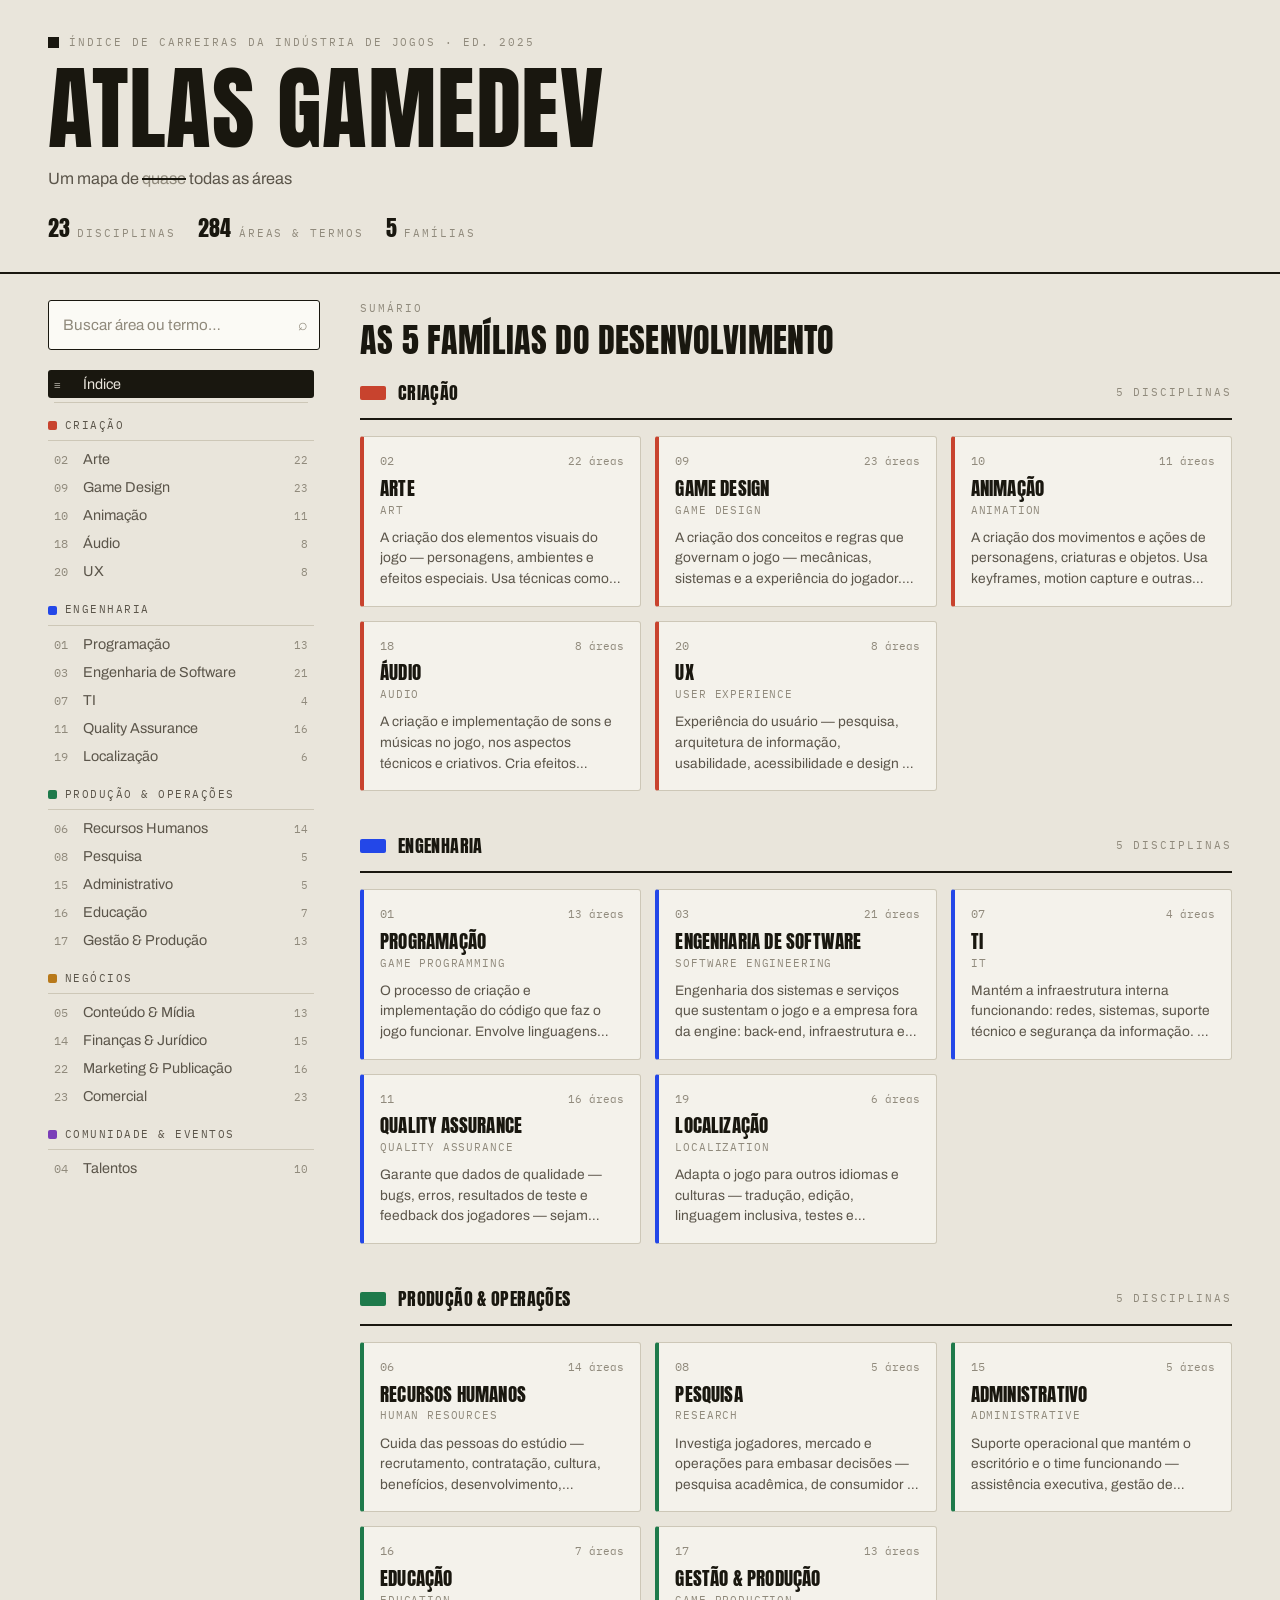
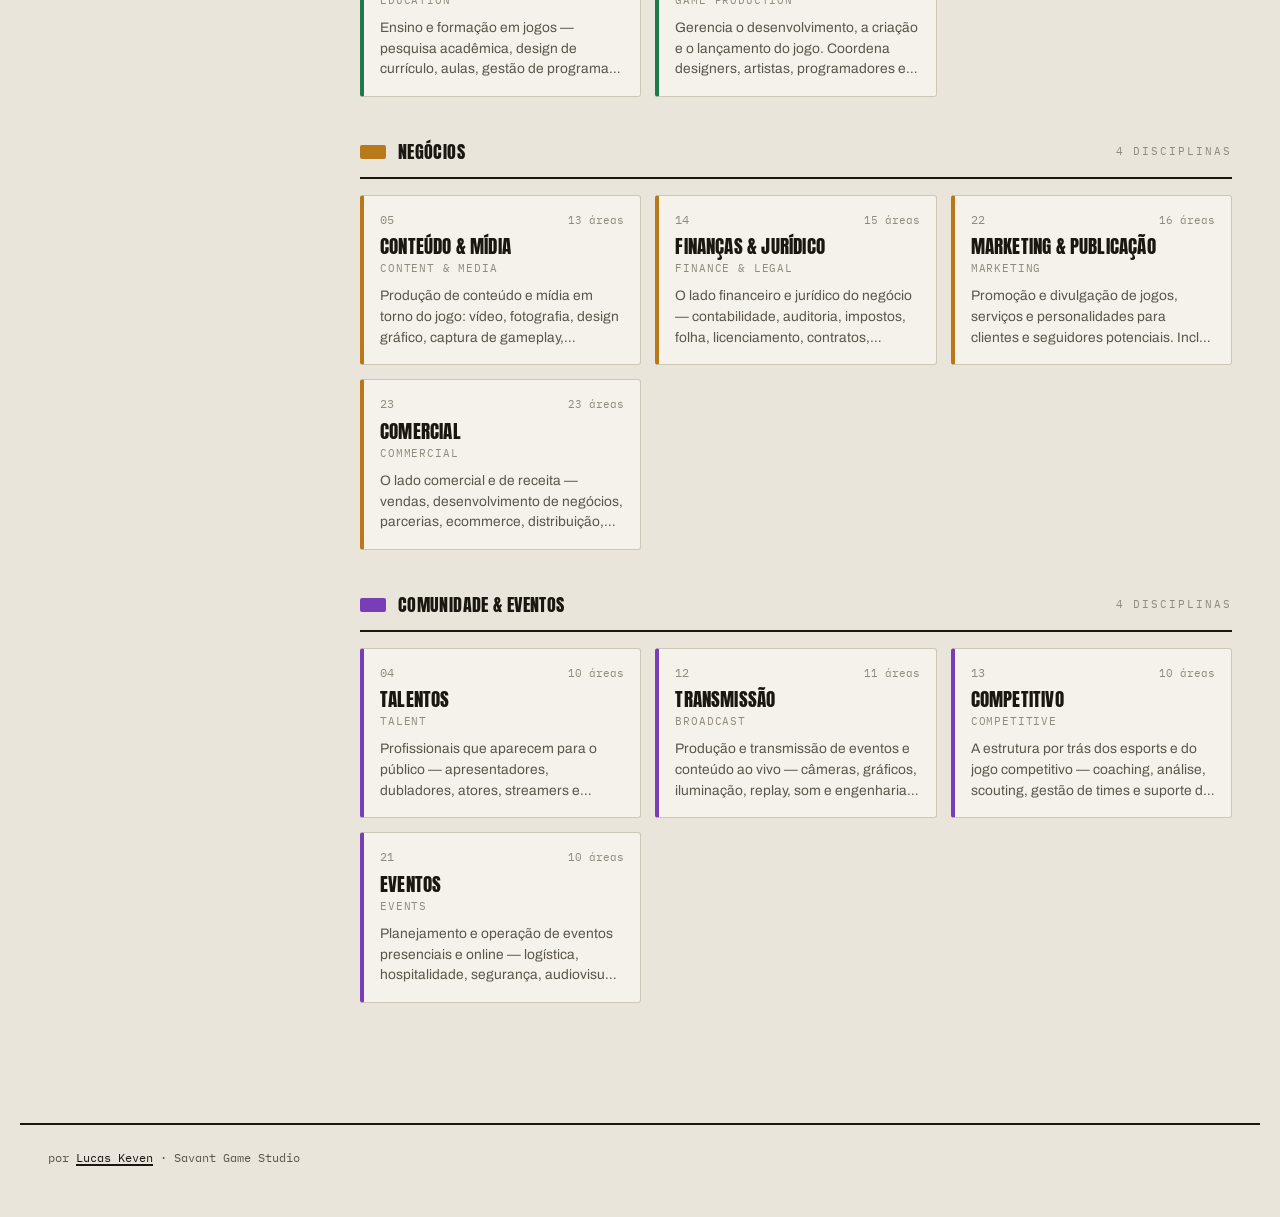
==== commit 2ee2b3e2: "vers 1.0.1b Atualização de:  - Ajuste no título para "Atlas Game Dev"" ====
--- a/atlas-standalone.html
+++ b/atlas-standalone.html
@@ -4,7 +4,7 @@
 <!-- Versão tudo-em-um (CSS + dados embutidos). Para manter o projeto, use a versão de 3 arquivos: index.html + styles.css + data.js -->
 <meta charset="UTF-8">
 <meta name="viewport" content="width=device-width, initial-scale=1">
-<title>Atlas do Desenvolvimento de Jogos</title>
+<title>Atlas GameDev</title>
 <meta name="description" content="Um índice de todas as áreas, disciplinas e termos da indústria de jogos.">
 <link rel="preconnect" href="https://fonts.googleapis.com">
 <link rel="preconnect" href="https://fonts.gstatic.com" crossorigin>
@@ -376,6 +376,12 @@
 .result-cat__head h3 { margin: 0; font-family: "Anton", sans-serif; font-weight: 400; text-transform: uppercase; letter-spacing: .01em; font-size: 1.05rem; }
 .result-cat__head .c { margin-left: auto; font-family: "IBM Plex Mono", monospace; font-size: .68rem; color: var(--ink-mute); }
 .result-cat__head:hover h3 { text-decoration: underline; }
+.result-group { margin: 0 0 10px; }
+.result-group__label {
+  display: block; margin-bottom: 5px;
+  font-family: "IBM Plex Mono", monospace; font-size: .62rem;
+  letter-spacing: .12em; text-transform: uppercase; color: var(--ink-mute);
+}
 mark { background: #FBE7A6; color: var(--ink); padding: 0 1px; border-radius: 2px; }
 
 .empty { padding: 40px 0; color: var(--ink-soft); }
@@ -438,7 +444,7 @@
         <span class="dot"></span>
         <span class="eyebrow">Índice de Carreiras da Indústria de Jogos · ed. 2025</span>
       </div>
-      <h1 class="display">Atlas do<br>Desenvolvimento<br>de Jogos</h1>
+      <h1 class="display">Atlas GameDev</h1>
       <p class="masthead__sub">Um mapa de <span class="strike">quase</span> todas as áreas</p>
       <div class="masthead__meta">
         <span class="stat"><b id="stat-cats">—</b> <span class="eyebrow">disciplinas</span></span>
@@ -474,296 +480,607 @@
   <!-- ============ DADOS + APP ============ -->
   <script>
 /* =============================================================
-   ATLAS DO DESENVOLVIMENTO DE JOGOS — Camada de dados (taxonomia)
+   ATLAS DE CARREIRAS DO DESENVOLVIMENTO DE JOGOS — dados (taxonomia)
    -------------------------------------------------------------
-   Este é o "banco de dados" do site. Tudo que aparece na tela
-   vem daqui. Para adicionar/editar conteúdo, mexa SÓ neste arquivo.
+   Banco de dados do site. Tudo que aparece na tela vem daqui.
+   Para editar conteúdo, mexa SÓ neste arquivo.
 
    Modelo de uma categoria:
    {
      id, n (nº de catálogo), name (PT), nameEn, family, aka?,
-     desc,                          // descrição em PT
-     areas: [{ name, desc? }],      // sub-áreas / termos
-     skills?: [string],             // habilidades (opcional)
-     software?: [string]            // ferramentas (opcional)
+     desc,                              // descrição da disciplina
+     areas:    [{ name, desc? }],       // sub-áreas / termos
+     skills?:  [{ name, desc? }],       // habilidades (opcional)
+     software?:[{ name, desc? }]        // ferramentas (opcional)
    }
-
-   "family" agrupa as 23 categorias em 5 famílias para navegação
-   e cor. Fonte dos dados: pôster Hitmarker (taxonomia), Atlas em
-   PDF (descrições/ferramentas/canais) e infográfico Creative
-   Assembly (skills/software).
+   Itens também aceitam só "texto" (sem descrição); o site normaliza.
+   "family" agrupa as 23 categorias em 5 famílias (cor + navegação).
    ============================================================= */
 
 const FAMILIES = {
-  craft:      { label: "Criação",               color: "#C8432E" },
-  tech:       { label: "Engenharia",            color: "#2347E8" },
-  production: { label: "Produção & Operações",  color: "#1E7A4B" },
-  business:   { label: "Negócios",              color: "#B8791A" },
-  community:  { label: "Comunidade & Eventos",  color: "#7A3DB8" },
+  craft: { label: "Criação", color: "#C8432E" },
+  tech: { label: "Engenharia", color: "#2347E8" },
+  production: { label: "Produção & Operações", color: "#1E7A4B" },
+  business: { label: "Negócios", color: "#B8791A" },
+  community: { label: "Comunidade & Eventos", color: "#7A3DB8" },
 };
 
-// helper: transforma "AI Programming, Engine Programming" em [{name},{name}]
-const A = (...names) => names.map((name) =>
-  typeof name === "string" ? { name } : name
-);
-
 const CATEGORIES = [
-  /* ---------------------------------------------------------- 01 */
   {
     id: "programacao", n: 1, name: "Programação", nameEn: "Game Programming",
     family: "tech", aka: "Engenharia de Jogos",
     desc: "O processo de criação e implementação do código que faz o jogo funcionar. Envolve linguagens como C++, C# e Java para construir mecânicas — movimentação, vida, energia, pontuação, diálogos, física e IA. Programadores trabalham junto a designers e artistas para tirar ideias do papel e transformá-las num jogo digital.",
-    areas: A(
+    areas: [
       { name: "AI Programming", desc: "Comportamento de personagens e inimigos: pathfinding, máquinas de estado, árvores de comportamento." },
-      "Build & Release Programming",
-      "Developer Relations",
-      "Development Direction",
+      { name: "Build & Release Programming", desc: "Automatiza a compilação, empacotamento e distribuição do jogo, garantindo versões estáveis e consistentes." },
+      { name: "Developer Relations", desc: "Constrói relacionamento com desenvolvedores por meio de documentação, suporte técnico, eventos e conteúdo educativo." },
+      { name: "Development Direction", desc: "Define a visão técnica do projeto, coordenando equipes e direcionando decisões de desenvolvimento." },
       { name: "Engine Programming", desc: "Construção e manutenção do motor do jogo e seus subsistemas centrais." },
       { name: "Gameplay Programming", desc: "Implementa as regras e mecânicas que o jogador sente: controles, combate, sistemas." },
       { name: "Graphics Programming", desc: "Pipeline de renderização, shaders e desempenho visual." },
-      "Multiplayer Programming",
-      "Network Programming",
-      "Physics Programming",
-      "Rendering",
+      { name: "Multiplayer Programming", desc: "Implementa sistemas específicos para jogos multiplayer, sincronizando jogadores, partidas e estados do jogo." },
+      { name: "Network Programming", desc: "Desenvolve a infraestrutura de comunicação entre cliente e servidor, priorizando estabilidade, desempenho e baixa latência." },
+      { name: "Physics Programming", desc: "Implementa simulações físicas, colisões, movimentação, destruição e interação entre objetos." },
+      { name: "Rendering", desc: "Desenvolve e otimiza a forma como gráficos são processados e exibidos na tela." },
       { name: "Tools Programming", desc: "Ferramentas internas que aceleram o trabalho de artistas, designers e da própria equipe." },
-      "UI Programming",
-    ),
-    skills: ["Lógica e matemática", "Resolução de problemas", "Geometria e álgebra linear", "Testes unitários", "Modelagem e abstração", "C# · C++ · Python"],
-    software: ["Visual Studio", "VS Code", "Unreal Engine", "Unity", "Godot", "Perforce", "AWS", "pytest"],
-  },
-
-  /* ---------------------------------------------------------- 02 */
-  {
-    id: "arte", n: 2, name: "Arte", nameEn: "Art", family: "craft",
+      { name: "UI Programming", desc: "Programa interfaces, HUDs, menus e sistemas de interação entre jogador e jogo." },
+    ],
+    skills: [
+      { name: "Lógica e Matemática", desc: "Fundamenta algoritmos, estruturas de dados e resolução eficiente de problemas computacionais." },
+      { name: "Resolução de Problemas", desc: "Analisa desafios técnicos e desenvolve soluções robustas, eficientes e escaláveis." },
+      { name: "Geometria e Álgebra Linear", desc: "Base para transformações, vetores, matrizes, física e renderização em jogos." },
+      { name: "Testes Unitários", desc: "Cria testes automatizados para validar o funcionamento correto de pequenas partes do código." },
+      { name: "Modelagem e Abstração", desc: "Estrutura sistemas complexos em componentes organizados, reutilizáveis e de fácil manutenção." },
+      { name: "C# · C++ · Python · Blueprint", desc: "Linguagens amplamente utilizadas para desenvolvimento de jogos, ferramentas e automação." },
+    ],
+    software: [
+      { name: "Visual Studio", desc: "Ambiente de desenvolvimento integrado voltado principalmente para C++, C# e .NET." },
+      { name: "VS Code", desc: "Editor de código leve e extensível utilizado em diversas linguagens de programação." },
+      { name: "Unreal Engine", desc: "Engine da Epic Games utilizada para criação de jogos de alta fidelidade gráfica e experiências em tempo real." },
+      { name: "Unity", desc: "Engine para desenvolvimento de jogos 2D, 3D, mobile, VR e AR." },
+      { name: "Godot Engine", desc: "Engine open source para desenvolvimento de jogos 2D e 3D." },
+      { name: "Perforce", desc: "Sistema de controle de versão amplamente utilizado por grandes estúdios de jogos." },
+      { name: "AWS", desc: "Plataforma de computação em nuvem utilizada para hospedagem, servidores e serviços escaláveis." },
+      { name: "pytest", desc: "Framework para criação e execução de testes automatizados em Python." },
+    ],
+  },
+  {
+    id: "arte", n: 2, name: "Arte", nameEn: "Art",
+    family: "craft",
     desc: "A criação dos elementos visuais do jogo — personagens, ambientes e efeitos especiais. Usa técnicas como modelagem 2D e 3D, animação, texturização e iluminação para dar vida ao mundo. Trabalha com design e programação para garantir que o estilo e a direção de arte complementem a jogabilidade e a experiência geral.",
-    areas: A(
-      "2D Art", "3D Art", "Character Art",
+    areas: [
+      { name: "2D Art", desc: "Criação de ilustrações, sprites, interfaces e elementos gráficos utilizados no jogo." },
+      { name: "3D Art", desc: "Produção de modelos tridimensionais para personagens, cenários, objetos e outros elementos do jogo." },
+      { name: "Character Art", desc: "Desenvolvimento visual de personagens, incluindo modelagem, escultura, roupas e acessórios." },
       { name: "Concept Art", desc: "Exploração visual inicial: define a aparência de personagens, cenários e objetos antes da produção." },
-      "Creative / Art Direction", "Environment Art", "Level Art", "Lighting Art",
-      "Marketing Art", "Material Art", "Model Art", "Outsourcing", "Prop Art",
-      "Shader Art", "Storyboarding",
+      { name: "Creative / Art Direction", desc: "Define a identidade visual do projeto e garante consistência artística entre todas as equipes." },
+      { name: "Environment Art", desc: "Criação de cenários, paisagens e ambientes que compõem o mundo do jogo." },
+      { name: "Level Art", desc: "Dá identidade visual às fases, transformando layouts de gameplay em ambientes detalhados e imersivos." },
+      { name: "Lighting Art", desc: "Trabalha iluminação para reforçar atmosfera, narrativa e legibilidade das cenas." },
+      { name: "Marketing Art", desc: "Produz artes promocionais para campanhas, lojas digitais, redes sociais e materiais publicitários." },
+      { name: "Material Art", desc: "Desenvolve materiais que definem propriedades visuais como metal, madeira, tecido e pedra." },
+      { name: "Model Art", desc: "Modelagem tridimensional de objetos, personagens e elementos utilizados durante a produção." },
+      { name: "Outsourcing", desc: "Coordena ou produz ativos artísticos em parceria com estúdios e artistas externos." },
+      { name: "Prop Art", desc: "Criação de objetos, móveis, ferramentas e elementos decorativos presentes nos cenários." },
+      { name: "Shader Art", desc: "Desenvolve shaders para criar efeitos visuais personalizados e aprimorar a aparência dos materiais." },
+      { name: "Storyboarding", desc: "Planeja cenas e sequências visuais por meio de quadros que orientam animações e cinemáticas." },
       { name: "Technical Art", desc: "Ponte entre arte e engenharia: shaders, rigs, pipelines e otimização visual." },
-      "Texture Art", "Tools & Pipeline", "UI Art", "Vehicle Art",
+      { name: "Texture Art", desc: "Produz texturas que adicionam cor, detalhes e realismo aos modelos 3D." },
+      { name: "Tools & Pipeline", desc: "Desenvolve ferramentas e fluxos de trabalho que tornam a produção artística mais eficiente." },
+      { name: "UI Art", desc: "Cria a identidade visual de menus, HUDs, botões e demais elementos da interface." },
+      { name: "Vehicle Art", desc: "Modelagem e detalhamento de veículos, respeitando requisitos artísticos e técnicos." },
       { name: "VFX Art", desc: "Efeitos visuais: partículas, explosões, magia, fumaça e elementos dinâmicos." },
-      "Weapon Art",
-    ),
-    skills: ["Composição e ilustração", "Modelagem low/high poly", "Texturização (PBR)", "Set dressing", "Fluxo de UI e ícones", "Cinemática e iluminação"],
-    software: ["Photoshop", "Illustrator", "Blender", "Maya", "3ds Max", "ZBrush", "Substance Painter", "Substance Designer", "Houdini", "Figma", "Marmoset Toolbag", "Aseprite", "Krita"],
-  },
-
-  /* ---------------------------------------------------------- 03 */
+      { name: "Weapon Art", desc: "Criação de armas com foco em estética, funcionalidade e otimização para o jogo." },
+    ],
+    skills: [
+      { name: "Composição e Ilustração", desc: "Aplica princípios visuais para criar imagens equilibradas, legíveis e visualmente atrativas." },
+      { name: "Modelagem Low/High Poly", desc: "Produz modelos otimizados para jogos e versões detalhadas para escultura e bake." },
+      { name: "Texturização (PBR)", desc: "Cria materiais realistas utilizando mapas físicos como Albedo, Normal, Roughness e Metallic." },
+      { name: "Set dressing", desc: "Distribui objetos e detalhes em cenários para enriquecer ambientação e narrativa visual." },
+      { name: "Fluxo de UI e ícones", desc: "Desenvolve interfaces intuitivas com boa organização visual e comunicação clara." },
+      { name: "Cinemática e iluminação", desc: "Utiliza enquadramento, composição e luz para reforçar atmosfera e narrativa." },
+    ],
+    software: [
+      { name: "Adobe Photoshop", desc: "Software de edição de imagens utilizado para pintura digital, texturas e interfaces." },
+      { name: "Adobe Illustrator", desc: "Editor de gráficos vetoriais utilizado para interfaces, ícones e ilustrações." },
+      { name: "Blender", desc: "Software open source para modelagem, escultura, animação, simulação e renderização 3D." },
+      { name: "Autodesk Maya", desc: "Software profissional para modelagem, rigging, animação e produção 3D." },
+      { name: "Autodesk 3ds Max", desc: "Software de modelagem, animação e renderização 3D amplamente utilizado na produção de jogos." },
+      { name: "ZBrush", desc: "Software de escultura digital utilizado na criação de personagens e modelos de alta resolução." },
+      { name: "Substance Painter", desc: "Software para pintura de texturas diretamente sobre modelos 3D utilizando fluxo PBR." },
+      { name: "Substance Designer", desc: "Ferramenta para criação procedural de materiais e texturas PBR." },
+      { name: "Houdini", desc: "Software de criação procedural utilizado para simulações, efeitos visuais e geração de ambientes." },
+      { name: "Figma", desc: "Ferramenta colaborativa para design de interfaces, prototipagem e sistemas visuais." },
+      { name: "Marmoset Toolbag", desc: "Ferramenta para apresentação, renderização e visualização de modelos 3D em tempo real." },
+      { name: "Aseprite", desc: "Ferramenta especializada na criação e animação de pixel art." },
+      { name: "Krita", desc: "Software gratuito voltado para pintura digital e concept art." },
+    ],
+  },
   {
     id: "software-engineering", n: 3, name: "Engenharia de Software", nameEn: "Software Engineering",
     family: "tech",
     desc: "Engenharia dos sistemas e serviços que sustentam o jogo e a empresa fora da engine: back-end, infraestrutura em nuvem, ferramentas internas, plataformas de dados, segurança e aplicativos. Garante que tudo escale, seja confiável e esteja seguro.",
-    areas: A("Ads", "AI", "Backend", "Build & Release", "Cloud", "Data Analytics",
-      "DevOps", "Direction", "Engineer Relations", "Frontend", "Full Stack",
-      "Manufacturing", "Mobile", "Network", "Product Design", "Project Management",
-      "Prompt", "Reliability", "Security", "Technical", "Technical Writing"),
-    software: ["AWS", "Docker", "Kubernetes", "Git", "Python", "Go", "TypeScript", "SQL"],
-  },
-
-  /* ---------------------------------------------------------- 04 */
-  {
-    id: "talent", n: 4, name: "Talentos", nameEn: "Talent", family: "community",
+    areas: [
+      { name: "Ads", desc: "Desenvolve e integra sistemas de publicidade, monetização e exibição de anúncios em aplicações." },
+      { name: "AI", desc: "Cria soluções utilizando inteligência artificial, incluindo aprendizado de máquina, automação e processamento de dados." },
+      { name: "Backend", desc: "Desenvolve serviços, APIs, bancos de dados e regras de negócio que funcionam nos servidores." },
+      { name: "Build & Release", desc: "Automatiza processos de compilação, testes e distribuição de software entre diferentes ambientes." },
+      { name: "Cloud", desc: "Desenvolve e administra aplicações hospedadas em infraestrutura de computação em nuvem." },
+      { name: "Data Analytics", desc: "Coleta, organiza e analisa dados para gerar métricas e apoiar decisões de produto." },
+      { name: "DevOps", desc: "Integra desenvolvimento e operações por meio de automação, integração contínua e infraestrutura." },
+      { name: "Direction", desc: "Define estratégias técnicas, padrões de arquitetura e direcionamento das equipes de engenharia." },
+      { name: "Engineer Relations", desc: "Fortalece o relacionamento entre a empresa e comunidades técnicas por meio de suporte, eventos e conteúdo." },
+      { name: "Frontend", desc: "Desenvolve interfaces e experiências visuais utilizadas diretamente pelos usuários." },
+      { name: "Full Stack", desc: "Atua tanto no desenvolvimento de frontend quanto de backend em um mesmo projeto." },
+      { name: "Manufacturing", desc: "Desenvolve soluções voltadas para processos industriais, automação e produção." },
+      { name: "Mobile", desc: "Cria aplicativos e sistemas voltados para dispositivos móveis." },
+      { name: "Network", desc: "Desenvolve e mantém sistemas de comunicação entre aplicações, servidores e dispositivos." },
+      { name: "Product Design", desc: "Planeja soluções digitais considerando necessidades do usuário, negócio e tecnologia." },
+      { name: "Project Management", desc: "Coordena cronogramas, equipes, recursos e entregas durante o desenvolvimento." },
+      { name: "Prompt", desc: "Cria instruções otimizadas para interação eficiente com modelos de inteligência artificial." },
+      { name: "Reliability", desc: "Garante disponibilidade, estabilidade e resiliência dos sistemas em produção." },
+      { name: "Security", desc: "Desenvolve soluções voltadas à proteção de dados, sistemas e infraestrutura." },
+      { name: "Technical", desc: "Atua na resolução de problemas técnicos complexos e no suporte especializado às equipes." },
+      { name: "Technical Writing", desc: "Produz documentação técnica clara para APIs, sistemas, processos e ferramentas." },
+    ],
+    software: [
+      { name: "AWS", desc: "Plataforma de computação em nuvem utilizada para hospedagem, servidores e serviços escaláveis." },
+      { name: "Docker", desc: "Plataforma de conteinerização utilizada para criar ambientes de desenvolvimento consistentes." },
+      { name: "Kubernetes", desc: "Plataforma para orquestração e gerenciamento de aplicações em containers." },
+      { name: "Git", desc: "Sistema de controle de versão para gerenciamento colaborativo de código-fonte." },
+      { name: "Python", desc: "Linguagem de programação utilizada em automação, ferramentas, IA e análise de dados." },
+      { name: "Go", desc: "Linguagem de programação voltada para aplicações escaláveis e alto desempenho." },
+      { name: "TypeScript", desc: "Linguagem baseada em JavaScript com tipagem estática para desenvolvimento de aplicações robustas." },
+      { name: "SQL", desc: "Linguagem utilizada para consultar, manipular e administrar bancos de dados relacionais." },
+    ],
+  },
+  {
+    id: "talent", n: 4, name: "Talentos", nameEn: "Talent",
+    family: "community",
     desc: "Profissionais que aparecem para o público — apresentadores, dubladores, atores, streamers e jogadores de conteúdo — e quem os gerencia, agencia e dá suporte. A 'cara' por trás de marcas, canais e produções.",
-    areas: A("Agency", "Casting", "Content Creation", "Hosting", "Interviewing",
-      "Management", "Playing", "Screen Acting", "Streaming", "Voice Acting"),
-  },
-
-  /* ---------------------------------------------------------- 05 */
+    areas: [
+      { name: "Agency", desc: "Representa profissionais e negocia oportunidades comerciais, contratos e parcerias." },
+      { name: "Casting", desc: "Seleciona talentos adequados para personagens, campanhas, produções ou eventos." },
+      { name: "Content Creation", desc: "Produz conteúdo para entretenimento, divulgação ou engajamento de comunidades." },
+      { name: "Hosting", desc: "Apresenta eventos, transmissões e programas, conduzindo a interação com o público." },
+      { name: "Interviewing", desc: "Conduz entrevistas com convidados, profissionais ou membros da comunidade." },
+      { name: "Management", desc: "Gerencia carreira, contratos, imagem pública e desenvolvimento profissional de talentos." },
+      { name: "Playing", desc: "Atua como jogador profissional em competições, eventos ou produções de conteúdo." },
+      { name: "Screen Acting", desc: "Interpreta personagens em vídeos, campanhas, cinemáticas ou produções audiovisuais." },
+      { name: "Streaming", desc: "Produz transmissões ao vivo focadas em jogos, entretenimento ou educação." },
+      { name: "Voice Acting", desc: "Dá voz a personagens, narradores e outros conteúdos por meio de atuação vocal." },
+    ],
+  },
   {
     id: "content-media", n: 5, name: "Conteúdo & Mídia", nameEn: "Content & Media",
     family: "business",
     desc: "Produção de conteúdo e mídia em torno do jogo: vídeo, fotografia, design gráfico, captura de gameplay, jornalismo, edição e moderação. Conta a história do jogo para a comunidade e para o público.",
-    areas: A("Cinematography", "Copy Editing", "Game Capture", "Graphic Design",
-      "Journalism", "Moderation", "Motion Design", "Photography", "Scriptwriting",
-      "Translation", "Trust & Safety", "Video Editing", "Videography"),
-  },
-
-  /* ---------------------------------------------------------- 06 */
+    areas: [
+      { name: "Cinematography", desc: "Planeja enquadramentos, movimentos de câmera e linguagem visual para vídeos." },
+      { name: "Copy Editing", desc: "Revisa textos para melhorar clareza, consistência, gramática e estilo." },
+      { name: "Game Capture", desc: "Captura imagens e vídeos de jogos para trailers, análises e materiais promocionais." },
+      { name: "Graphic Design", desc: "Desenvolve peças gráficas para comunicação visual impressa e digital." },
+      { name: "Journalism", desc: "Produz reportagens, entrevistas, notícias e análises sobre jogos e tecnologia." },
+      { name: "Moderation", desc: "Gerencia comunidades e garante o cumprimento das regras de convivência." },
+      { name: "Motion Design", desc: "Cria animações gráficas para vídeos, interfaces e campanhas." },
+      { name: "Photography", desc: "Produz imagens fotográficas para divulgação, documentação e comunicação." },
+      { name: "Scriptwriting", desc: "Escreve roteiros para vídeos, programas, transmissões e conteúdos audiovisuais." },
+      { name: "Translation", desc: "Traduz conteúdos preservando significado, contexto e naturalidade." },
+      { name: "Trust & Safety", desc: "Desenvolve políticas e processos para manter plataformas seguras e saudáveis." },
+      { name: "Video Editing", desc: "Monta, organiza e finaliza vídeos para diferentes formatos e plataformas." },
+      { name: "Videography", desc: "Realiza captação de vídeo, operação de câmera e produção audiovisual." },
+    ],
+  },
   {
     id: "human-resources", n: 6, name: "Recursos Humanos", nameEn: "Human Resources",
     family: "production",
     desc: "Cuida das pessoas do estúdio — recrutamento, contratação, cultura, benefícios, desenvolvimento, diversidade e bem-estar. Constrói e mantém o time que faz os jogos.",
-    areas: A("Analysis", "Compensation & Benefits", "Culture", "Diversity & Inclusion",
-      "Employee Relations", "Employer Branding", "Engagement", "Health & Safety",
-      "Mobility", "People Management", "Recruitment", "Talent Acquisition",
-      "Training & Development", "Wellness"),
-  },
-
-  /* ---------------------------------------------------------- 07 */
-  {
-    id: "it", n: 7, name: "TI", nameEn: "IT", family: "tech",
+    areas: [
+      { name: "Analysis", desc: "Analisa indicadores de pessoas para apoiar decisões estratégicas da empresa." },
+      { name: "Compensation & Benefits", desc: "Gerencia salários, benefícios, incentivos e políticas de remuneração." },
+      { name: "Culture", desc: "Promove e fortalece a cultura organizacional da empresa." },
+      { name: "Diversity & Inclusion", desc: "Desenvolve iniciativas para criar ambientes diversos, inclusivos e acessíveis." },
+      { name: "Employee Relations", desc: "Atua no relacionamento entre colaboradores e organização." },
+      { name: "Employer Branding", desc: "Fortalece a imagem da empresa como um bom lugar para trabalhar." },
+      { name: "Engagement", desc: "Desenvolve ações para aumentar motivação, participação e satisfação dos colaboradores." },
+      { name: "Health & Safety", desc: "Garante condições seguras e saudáveis no ambiente de trabalho." },
+      { name: "Mobility", desc: "Gerencia transferências, relocação e movimentação de profissionais." },
+      { name: "People Management", desc: "Lidera equipes, acompanha desempenho e promove desenvolvimento profissional." },
+      { name: "Recruitment", desc: "Conduz processos seletivos desde a divulgação até a contratação." },
+      { name: "Talent Acquisition", desc: "Define estratégias para atrair e contratar profissionais qualificados." },
+      { name: "Training & Development", desc: "Planeja treinamentos e programas de capacitação." },
+      { name: "Wellness", desc: "Desenvolve iniciativas voltadas ao bem-estar físico e mental dos colaboradores." },
+    ],
+  },
+  {
+    id: "it", n: 7, name: "TI", nameEn: "IT",
+    family: "tech",
     desc: "Mantém a infraestrutura interna funcionando: redes, sistemas, suporte técnico e segurança da informação. A base que mantém o estúdio operando no dia a dia.",
-    areas: A("Cyber Security", "Network Admin", "System Admin", "Technical Support"),
-  },
-
-  /* ---------------------------------------------------------- 08 */
-  {
-    id: "research", n: 8, name: "Pesquisa", nameEn: "Research", family: "production",
+    areas: [
+      { name: "Cyber Security", desc: "Protege sistemas, redes e informações contra ataques e vulnerabilidades." },
+      { name: "Network Admin", desc: "Administra redes, equipamentos e infraestrutura de comunicação." },
+      { name: "System Admin", desc: "Gerencia servidores, sistemas operacionais e infraestrutura interna." },
+      { name: "Technical Support", desc: "Presta suporte técnico para usuários, solucionando problemas de hardware e software." },
+    ],
+  },
+  {
+    id: "research", n: 8, name: "Pesquisa", nameEn: "Research",
+    family: "production",
     desc: "Investiga jogadores, mercado e operações para embasar decisões — pesquisa acadêmica, de consumidor e de mercado. Transforma dados e observação em insumo para design e negócio.",
-    areas: A("Academic", "Consumer", "Data Entry", "Market", "Operations"),
-  },
-
-  /* ---------------------------------------------------------- 09 */
-  {
-    id: "game-design", n: 9, name: "Game Design", nameEn: "Game Design", family: "craft",
+    areas: [
+      { name: "Academic", desc: "Desenvolve pesquisas científicas e estudos voltados à produção de conhecimento." },
+      { name: "Consumer", desc: "Analisa comportamento, necessidades e preferências dos consumidores." },
+      { name: "Data Entry", desc: "Organiza, registra e mantém informações em bancos de dados e sistemas." },
+      { name: "Market", desc: "Pesquisa tendências, concorrentes e oportunidades de mercado." },
+      { name: "Operations", desc: "Analisa processos internos para melhorar eficiência e desempenho operacional." },
+    ],
+  },
+  {
+    id: "game-design", n: 9, name: "Game Design", nameEn: "Game Design",
+    family: "craft",
     desc: "A criação dos conceitos e regras que governam o jogo — mecânicas, sistemas e a experiência do jogador. Designers usam criatividade e resolução de problemas para tornar o jogo divertido, envolvente e desafiador, colaborando com arte, programação, áudio e dados para transformar ideias e planos de negócio em realidade.",
-    areas: A(
-      "Accessibility Design", "AI Design", "Combat Design", "Content Design",
-      "Design Direction",
+    areas: [
+      { name: "Accessibility Design", desc: "Projeta mecânicas, interfaces e recursos que tornam o jogo acessível para pessoas com diferentes necessidades." },
+      { name: "AI Design", desc: "Define o comportamento de NPCs, inimigos e aliados para criar desafios interessantes e experiências dinâmicas." },
+      { name: "Combat Design", desc: "Desenvolve sistemas de combate, habilidades, armas, inimigos e o ritmo das batalhas." },
+      { name: "Content Design", desc: "Planeja conteúdos jogáveis, atividades e elementos que enriquecem a experiência do jogador." },
+      { name: "Design Direction", desc: "Define a visão criativa do game design e garante consistência entre os diferentes sistemas do jogo." },
       { name: "Economy Design", desc: "Equilíbrio de recursos, moedas, progressão e fluxos de valor dentro do jogo." },
-      "Encounter Design", "Interaction Design",
+      { name: "Encounter Design", desc: "Cria encontros entre jogador e inimigos, equilibrando desafio, variedade e progressão." },
+      { name: "Interaction Design", desc: "Planeja como o jogador interage com objetos, personagens e sistemas do mundo." },
       { name: "Level Design", desc: "Construção de fases e espaços: ritmo, desafio, fluxo e a jornada do jogador pelo mundo." },
-      "Mission Design", "Monetization Design", "Multiplayer Design",
+      { name: "Mission Design", desc: "Desenvolve missões principais e secundárias com objetivos claros e ritmo envolvente." },
+      { name: "Monetization Design", desc: "Estrutura sistemas de monetização equilibrando receita, retenção e experiência do jogador." },
+      { name: "Multiplayer Design", desc: "Planeja mecânicas específicas para experiências cooperativas, competitivas ou online." },
       { name: "Narrative Design", desc: "Estrutura a história e como ela é contada através da jogabilidade e do mundo." },
-      "Prototyping", "Puzzle Design", "Quest Design", "Scripting", "Social Design",
+      { name: "Prototyping", desc: "Cria protótipos rápidos para validar mecânicas, ideias e fluxos antes da produção." },
+      { name: "Puzzle Design", desc: "Desenvolve desafios lógicos que estimulam raciocínio, exploração e experimentação." },
+      { name: "Quest Design", desc: "Estrutura linhas de missões, objetivos, recompensas e narrativa interativa." },
+      { name: "Scripting", desc: "Implementa eventos, diálogos e comportamentos utilizando linguagens de script ou ferramentas visuais." },
+      { name: "Social Design", desc: "Desenvolve sistemas que incentivam interação, cooperação e competição entre jogadores." },
       { name: "Systems Design", desc: "Desenha as regras interligadas que criam o comportamento emergente do jogo." },
-      "Technical Design", "UI Design", "World Building", "Writing (Game Writing)",
-    ),
-    skills: ["Documentação de design e conceito", "Colaboração", "Pensamento analítico", "Resolução de problemas", "Matemática", "Design visual"],
-    software: ["Unity", "Unreal Engine", "Excel", "Visio", "Power BI", "Miro", "Photoshop", "Twine", "Celtx"],
-  },
-
-  /* ---------------------------------------------------------- 10 */
-  {
-    id: "animacao", n: 10, name: "Animação", nameEn: "Animation", family: "craft",
+      { name: "Technical Design", desc: "Atua como ponte entre design e programação, implementando sistemas e ferramentas de gameplay." },
+      { name: "UI Design", desc: "Planeja interfaces intuitivas que comunicam informações de forma clara ao jogador." },
+      { name: "World Building", desc: "Constrói a história, cultura, geografia e regras que tornam o universo do jogo consistente." },
+      { name: "Writing (Game Writing)", desc: "Escreve diálogos, descrições, documentos e textos que enriquecem a narrativa do jogo." },
+    ],
+    skills: [
+      { name: "GDD (Game Design Document)", desc: "Organiza mecânicas, sistemas e objetivos em documentos claros para toda a equipe." },
+      { name: "Resolução de problemas", desc: "Desenvolve soluções criativas para desafios de gameplay, balanceamento e experiência do jogador." },
+      { name: "Design visual", desc: "Aplica princípios de comunicação visual para melhorar legibilidade e experiência do jogador." },
+    ],
+    software: [
+      { name: "Unity", desc: "Engine para desenvolvimento de jogos 2D, 3D, mobile, VR e AR." },
+      { name: "Unreal Engine", desc: "Engine da Epic Games utilizada para criação de jogos de alta fidelidade gráfica e experiências em tempo real." },
+      { name: "Excel", desc: "Planilha eletrônica utilizada para balanceamento, economia, planejamento e análise de dados." },
+      { name: "Visio", desc: "Ferramenta para criação de diagramas, fluxogramas e documentação visual." },
+      { name: "Power BI", desc: "Plataforma para criação de dashboards e análise de indicadores." },
+      { name: "Miro", desc: "Quadro branco colaborativo utilizado para brainstorming e planejamento." },
+      { name: "Adobe Photoshop", desc: "Software de edição de imagens utilizado para pintura digital, texturas e interfaces." },
+      { name: "Twine", desc: "Ferramenta para criação de narrativas interativas e protótipos de histórias ramificadas." },
+      { name: "Celtx", desc: "Plataforma para escrita de roteiros, documentação e planejamento narrativo." },
+    ],
+  },
+  {
+    id: "animacao", n: 10, name: "Animação", nameEn: "Animation",
+    family: "craft",
     desc: "A criação dos movimentos e ações de personagens, criaturas e objetos. Usa keyframes, motion capture e outras técnicas para gerar movimento realista ou estilizado. Trabalha com design e programação para garantir que a animação seja responsiva, fluida e crível, melhorando a jogabilidade e a experiência do jogador.",
-    areas: A("2D Animation", "3D Animation", "Cinematics", "Gameplay Animation",
-      "Motion Capture", "Particle Animation", "Programming", "Rigging", "Scanning",
-      "Technical Animation", "VFX Animation"),
-    skills: ["Animação por keyframe", "Edição de movimento com MoCap", "Atuação para MoCap", "Skinning e rigging", "Scripting e matemática 3D"],
-    software: ["Maya", "MotionBuilder", "3ds Max", "Blender", "Mixamo", "Cascadeur", "Toon Boom Harmony", "After Effects"],
-  },
-
-  /* ---------------------------------------------------------- 11 */
+    areas: [
+      { name: "2D Animation", desc: "Produz animações quadro a quadro ou vetoriais para personagens, interfaces e efeitos." },
+      { name: "3D Animation", desc: "Anima personagens, criaturas e objetos tridimensionais utilizando rigs e keyframes." },
+      { name: "Cinematics", desc: "Desenvolve animações para cenas cinematográficas e sequências narrativas." },
+      { name: "Gameplay Animation", desc: "Cria animações utilizadas diretamente durante a jogabilidade, priorizando resposta e legibilidade." },
+      { name: "Motion Capture", desc: "Captura movimentos reais para utilização em animações digitais." },
+      { name: "Particle Animation", desc: "Anima partículas como fumaça, fogo, poeira, água e outros efeitos visuais." },
+      { name: "Programming", desc: "Desenvolve ferramentas, sistemas e lógica voltados para pipelines de animação." },
+      { name: "Rigging", desc: "Cria esqueletos, controles e sistemas que permitem animar modelos 3D." },
+      { name: "Scanning", desc: "Digitaliza pessoas, objetos e superfícies para utilização em modelos tridimensionais." },
+      { name: "Technical Animation", desc: "Desenvolve soluções técnicas para rigs, deformações, simulações e pipelines." },
+      { name: "VFX Animation", desc: "Anima efeitos visuais sincronizados com personagens, habilidades e eventos." },
+    ],
+    skills: [
+      { name: "Animação por Keyframe", desc: "Cria movimentos manualmente definindo poses-chave e transições entre elas." },
+      { name: "Edição de Movimento com MoCap", desc: "Limpa, ajusta e adapta capturas de movimento para uso em animações." },
+      { name: "Atuação para MoCap", desc: "Interpreta movimentos corporais e expressões para captura em sistemas de motion capture." },
+      { name: "Skinning e Rigging", desc: "Constrói esqueletos e configura deformações para permitir animação de personagens." },
+    ],
+    software: [
+      { name: "Autodesk Maya", desc: "Software profissional para modelagem, rigging, animação e produção 3D." },
+      { name: "MotionBuilder", desc: "Software especializado em captura de movimento e animação de personagens." },
+      { name: "Autodesk 3ds Max", desc: "Software de modelagem, animação e renderização 3D amplamente utilizado na produção de jogos." },
+      { name: "Blender", desc: "Software open source para modelagem, escultura, animação, simulação e renderização 3D." },
+      { name: "Mixamo", desc: "Serviço da Adobe para rig automático e biblioteca de animações prontas." },
+      { name: "Cascadeur", desc: "Ferramenta especializada na criação e ajuste de animações utilizando física e inteligência artificial." },
+      { name: "Toon Boom Harmony", desc: "Software profissional para animação 2D utilizado em jogos e produções audiovisuais." },
+      { name: "After Effects", desc: "Software de composição e motion graphics para criação de animações e efeitos visuais." },
+    ],
+  },
   {
     id: "quality-assurance", n: 11, name: "Quality Assurance", nameEn: "Quality Assurance",
     family: "tech", aka: "QA",
     desc: "Garante que dados de qualidade — bugs, erros, resultados de teste e feedback dos jogadores — sejam encontrados e comunicados durante todo o desenvolvimento. Cobre testes manuais e automatizados, certificação, compatibilidade, conformidade e desempenho.",
-    areas: A("Accessibility QA", "Cinematic QA", "Compatibility QA", "Interruption QA",
-      "Performance QA", "Platform QA", "Ratings QA", "QA Analysis", "QA Automation",
-      "QA Certification", "QA Compliance", "QA Designing", "QA Engineering",
-      "QA Submission", "QA Testing", "SDET (Software Development Engineer in Test)"),
-    skills: ["Automação de testes de jogo", "Comunicação escrita e verbal", "Documentação clara", "Forte base na área testada"],
-    software: ["TestRail", "Jira", "Perforce", "Power BI", "Office"],
-  },
-
-  /* ---------------------------------------------------------- 12 */
-  {
-    id: "broadcast", n: 12, name: "Transmissão", nameEn: "Broadcast", family: "community",
+    areas: [
+      { name: "Accessibility QA", desc: "Testa recursos de acessibilidade para garantir que funcionem corretamente para diferentes perfis de jogadores." },
+      { name: "Cinematic QA", desc: "Valida cinemáticas verificando animações, áudio, legendas e sincronização." },
+      { name: "Compatibility QA", desc: "Testa o jogo em diferentes plataformas, sistemas e configurações de hardware." },
+      { name: "Interruption QA", desc: "Avalia o comportamento do jogo diante de interrupções como pausas, desconexões e mudanças de sistema." },
+      { name: "Performance QA", desc: "Analisa desempenho, consumo de memória, estabilidade e taxa de quadros." },
+      { name: "Platform QA", desc: "Verifica conformidade com requisitos específicos de consoles, PCs e dispositivos móveis." },
+      { name: "Ratings QA", desc: "Garante que o conteúdo esteja adequado às classificações indicativas e regulamentações." },
+      { name: "QA Analysis", desc: "Analisa resultados de testes, métricas e tendências para identificar riscos de qualidade." },
+      { name: "QA Automation", desc: "Desenvolve ferramentas e testes automatizados para acelerar processos de validação." },
+      { name: "QA Certification", desc: "Prepara o produto para certificação junto às plataformas de distribuição." },
+      { name: "QA Compliance", desc: "Verifica conformidade com padrões técnicos, legais e requisitos das plataformas." },
+      { name: "QA Designing", desc: "Planeja estratégias, cenários e casos de teste para diferentes sistemas do jogo." },
+      { name: "QA Engineering", desc: "Desenvolve infraestrutura, ferramentas e soluções técnicas para equipes de QA." },
+      { name: "QA Submission", desc: "Gerencia o processo de envio de builds para certificação e aprovação." },
+      { name: "QA Testing", desc: "Executa testes funcionais, exploratórios e de regressão para identificar defeitos." },
+      { name: "SDET (Software Development Engineer in Test)", desc: "Desenvolve frameworks, automações e ferramentas que ampliam a eficiência dos testes." },
+    ],
+    skills: [
+      { name: "Automação de Testes", desc: "Desenvolve scripts e ferramentas para executar testes repetitivos automaticamente." },
+      { name: "Comunicação Escrita e Verbal", desc: "Documenta bugs e comunica problemas de forma objetiva com a equipe." },
+    ],
+    software: [
+      { name: "TestRail", desc: "Plataforma para gerenciamento de casos de teste e acompanhamento da qualidade." },
+      { name: "Jira", desc: "Plataforma de gerenciamento de tarefas, bugs e acompanhamento de projetos." },
+      { name: "Perforce", desc: "Sistema de controle de versão amplamente utilizado por grandes estúdios de jogos." },
+      { name: "Power BI", desc: "Plataforma para criação de dashboards e análise de indicadores." },
+      { name: "Office", desc: "Conjunto de aplicativos de produtividade para documentação, apresentações e planilhas." },
+    ],
+  },
+  {
+    id: "broadcast", n: 12, name: "Transmissão", nameEn: "Broadcast",
+    family: "community",
     desc: "Produção e transmissão de eventos e conteúdo ao vivo — câmeras, gráficos, iluminação, replay, som e engenharia de stream. Leva a ação do jogo à tela para o público, com qualidade de TV.",
-    areas: A("Camera Ops", "Floor Management", "Game Observation", "Graphics",
-      "Lighting", "Production", "Replay Ops", "Scriptwriting", "Sound Engineering",
-      "Stream Engineering", "Studio Management"),
-    software: ["OBS Studio", "vMix", "Adobe Premiere", "After Effects"],
-  },
-
-  /* ---------------------------------------------------------- 13 */
-  {
-    id: "competitive", n: 13, name: "Competitivo", nameEn: "Competitive", family: "community",
+    areas: [
+      { name: "Camera Ops", desc: "Opera câmeras durante transmissões ao vivo, capturando os melhores enquadramentos." },
+      { name: "Floor Management", desc: "Coordena equipes e operações dentro do estúdio durante gravações e transmissões." },
+      { name: "Game Observation", desc: "Controla a câmera do jogo durante eventos para destacar momentos importantes." },
+      { name: "Graphics", desc: "Produz gráficos, overlays, placares e elementos visuais exibidos na transmissão." },
+      { name: "Lighting", desc: "Configura a iluminação do estúdio para melhorar qualidade de imagem e apresentação." },
+      { name: "Production", desc: "Coordena a produção técnica e operacional das transmissões." },
+      { name: "Replay Ops", desc: "Gerencia replays e melhores momentos exibidos durante eventos ao vivo." },
+      { name: "Scriptwriting", desc: "Desenvolve roteiros que organizam a condução de programas e transmissões." },
+      { name: "Sound Engineering", desc: "Controla captação, mixagem e qualidade do áudio durante a transmissão." },
+      { name: "Stream Engineering", desc: "Configura infraestrutura de streaming garantindo estabilidade e qualidade." },
+      { name: "Studio Management", desc: "Administra o funcionamento, equipamentos e equipes do estúdio." },
+    ],
+    software: [
+      { name: "OBS Studio", desc: "Software gratuito para gravação e transmissão de vídeo ao vivo." },
+      { name: "vMix", desc: "Software profissional para produção e transmissão de vídeo ao vivo." },
+      { name: "Adobe Premiere", desc: "Editor de vídeo profissional utilizado para montagem e pós-produção de conteúdos audiovisuais." },
+      { name: "After Effects", desc: "Software de composição e motion graphics para criação de animações e efeitos visuais." },
+    ],
+  },
+  {
+    id: "competitive", n: 13, name: "Competitivo", nameEn: "Competitive",
+    family: "community",
     desc: "A estrutura por trás dos esports e do jogo competitivo — coaching, análise, scouting, gestão de times e suporte de performance (física, nutrição, psicologia). Ajuda jogadores e equipes a competirem no mais alto nível.",
-    areas: A("Analysis", "Coaching", "Fitness", "Nutrition", "Physiotherapy",
-      "Playing", "Psychology", "Refereeing", "Scouting", "Team Management"),
-  },
-
-  /* ---------------------------------------------------------- 14 */
+    areas: [
+      { name: "Analysis", desc: "Analisa partidas, estatísticas e desempenho para identificar oportunidades de melhoria." },
+      { name: "Coaching", desc: "Treina jogadores e equipes desenvolvendo estratégias e evolução técnica." },
+      { name: "Fitness", desc: "Desenvolve preparo físico para melhorar desempenho e prevenir lesões." },
+      { name: "Nutrition", desc: "Planeja alimentação adequada para manter saúde e performance competitiva." },
+      { name: "Physiotherapy", desc: "Atua na prevenção e recuperação de lesões relacionadas à prática competitiva." },
+      { name: "Playing", desc: "Compete profissionalmente representando equipes em campeonatos." },
+      { name: "Psychology", desc: "Trabalha aspectos mentais como foco, controle emocional e trabalho em equipe." },
+      { name: "Refereeing", desc: "Aplica regras e supervisiona partidas oficiais garantindo integridade da competição." },
+      { name: "Scouting", desc: "Avalia jogadores, equipes e adversários para apoiar decisões estratégicas." },
+      { name: "Team Management", desc: "Coordena operações, logística e administração de equipes competitivas." },
+    ],
+  },
   {
     id: "finance-legal", n: 14, name: "Finanças & Jurídico", nameEn: "Finance & Legal",
     family: "business",
     desc: "O lado financeiro e jurídico do negócio — contabilidade, auditoria, impostos, folha, licenciamento, contratos, compliance, privacidade e gestão de risco. Mantém a operação saudável e dentro da lei.",
-    areas: A("Accounting", "Analysis", "Auditing", "Bookkeeping", "Compliance",
-      "Control", "Counsel", "Fraud", "Licensing", "Mergers & Acquisitions",
-      "Payroll", "Privacy", "Reporting", "Risk Management", "Tax"),
-  },
-
-  /* ---------------------------------------------------------- 15 */
+    areas: [
+      { name: "Accounting", desc: "Gerencia registros financeiros, balanços e demonstrações contábeis da empresa." },
+      { name: "Analysis", desc: "Analisa indicadores financeiros para apoiar decisões estratégicas e investimentos." },
+      { name: "Auditing", desc: "Avalia processos e registros para garantir conformidade, precisão e transparência." },
+      { name: "Bookkeeping", desc: "Organiza e registra movimentações financeiras e documentos contábeis." },
+      { name: "Compliance", desc: "Garante que a empresa cumpra leis, normas, contratos e políticas internas." },
+      { name: "Control", desc: "Monitora custos, orçamento e desempenho financeiro dos projetos." },
+      { name: "Counsel", desc: "Fornece orientação jurídica para contratos, propriedade intelectual e questões legais." },
+      { name: "Fraud", desc: "Desenvolve mecanismos para prevenção, detecção e investigação de fraudes." },
+      { name: "Licensing", desc: "Gerencia licenças, direitos de uso e acordos de propriedade intelectual." },
+      { name: "Mergers & Acquisitions", desc: "Participa de processos de fusão, aquisição e integração entre empresas." },
+      { name: "Payroll", desc: "Administra folha de pagamento, encargos e benefícios dos colaboradores." },
+      { name: "Privacy", desc: "Garante proteção de dados pessoais e conformidade com legislações de privacidade." },
+      { name: "Reporting", desc: "Produz relatórios financeiros e gerenciais para acompanhamento dos resultados." },
+      { name: "Risk Management", desc: "Identifica, avalia e reduz riscos financeiros, operacionais e jurídicos." },
+      { name: "Tax", desc: "Gerencia tributos, obrigações fiscais e planejamento tributário." },
+    ],
+  },
   {
     id: "administrative", n: 15, name: "Administrativo", nameEn: "Administrative",
     family: "production",
     desc: "Suporte operacional que mantém o escritório e o time funcionando — assistência executiva, gestão de instalações, recepção e tarefas administrativas. O alicerce silencioso do dia a dia.",
-    areas: A("Data Entry", "Executive & Personal Assistance", "Facilities Support",
-      "Office Management", "Reception"),
-  },
-
-  /* ---------------------------------------------------------- 16 */
-  {
-    id: "education", n: 16, name: "Educação", nameEn: "Education", family: "production",
+    areas: [
+      { name: "Data Entry", desc: "Registra, organiza e mantém informações administrativas em sistemas internos." },
+      { name: "Executive & Personal Assistance", desc: "Presta suporte direto a executivos organizando agendas, reuniões e atividades." },
+      { name: "Facilities Support", desc: "Dá suporte à infraestrutura física, equipamentos e funcionamento do escritório." },
+      { name: "Office Management", desc: "Coordena rotinas administrativas e garante o bom funcionamento do ambiente de trabalho." },
+      { name: "Reception", desc: "Recepciona visitantes, organiza atendimentos e presta suporte administrativo inicial." },
+    ],
+  },
+  {
+    id: "education", n: 16, name: "Educação", nameEn: "Education",
+    family: "production",
     desc: "Ensino e formação em jogos — pesquisa acadêmica, design de currículo, aulas, gestão de programas e proteção de estudantes. Forma a próxima geração de profissionais.",
-    areas: A("Academic Research", "Curriculum Design", "Lecturing",
-      "Program Development", "Program Management", "Safeguarding", "Teaching"),
-  },
-
-  /* ---------------------------------------------------------- 17 */
+    areas: [
+      { name: "Academic Research", desc: "Desenvolve pesquisas científicas e estudos voltados ao ensino e produção de conhecimento." },
+      { name: "Curriculum Design", desc: "Planeja currículos, programas e estruturas de aprendizagem." },
+      { name: "Lecturing", desc: "Ministra aulas, palestras e apresentações educacionais." },
+      { name: "Program Development", desc: "Desenvolve programas educacionais, cursos e iniciativas de capacitação." },
+      { name: "Program Management", desc: "Coordena planejamento, execução e avaliação de programas educacionais." },
+      { name: "Safeguarding", desc: "Implementa políticas que garantem segurança, proteção e bem-estar dos participantes." },
+      { name: "Teaching", desc: "Ensina conteúdos teóricos e práticos utilizando metodologias de aprendizagem." },
+    ],
+  },
   {
     id: "producao", n: 17, name: "Gestão & Produção", nameEn: "Game Production",
     family: "production",
     desc: "Gerencia o desenvolvimento, a criação e o lançamento do jogo. Coordena designers, artistas, programadores e outros especialistas para entregar dentro de prazo e orçamento, supervisionando o processo e tomando decisões-chave para atingir a visão criativa e os padrões de qualidade.",
-    areas: A("Accessibility Production", "Archiving", "Creative Direction",
-      "Feature Production", "Game Direction", "Knowledge Management", "Live Operations",
-      "Operations", "Producing", "Project Management", "Publishing",
-      "Release Management", "Studio Management"),
-    skills: ["Gestão de pessoas", "Gestão de tempo", "Apresentação", "Comunicação", "Agile / Scrum"],
-    software: ["Jira", "Hansoft", "Notion", "Trello", "Power BI", "Power Query", "Miro", "Office"],
-  },
-
-  /* ---------------------------------------------------------- 18 */
-  {
-    id: "audio", n: 18, name: "Áudio", nameEn: "Audio", family: "craft",
+    areas: [
+      { name: "Accessibility Production", desc: "Coordena a implementação de recursos de acessibilidade durante o desenvolvimento." },
+      { name: "Archiving", desc: "Organiza e preserva documentos, builds, ativos e histórico do projeto." },
+      { name: "Creative Direction", desc: "Define a visão criativa geral e garante consistência entre todas as disciplinas." },
+      { name: "Feature Production", desc: "Coordena o desenvolvimento de funcionalidades específicas do jogo." },
+      { name: "Game Direction", desc: "Lidera a visão geral do projeto equilibrando gameplay, arte, narrativa e tecnologia." },
+      { name: "Knowledge Management", desc: "Organiza documentação e compartilha conhecimento entre equipes." },
+      { name: "Live Operations", desc: "Gerencia atualizações, eventos, temporadas e operação contínua após o lançamento." },
+      { name: "Operations", desc: "Coordena processos internos para garantir eficiência na produção." },
+      { name: "Producing", desc: "Planeja cronogramas, acompanha equipes e garante a entrega das metas do projeto." },
+      { name: "Project Management", desc: "Gerencia escopo, recursos, riscos e cronogramas do desenvolvimento." },
+      { name: "Publishing", desc: "Planeja lançamento, distribuição e relacionamento com plataformas e publishers." },
+      { name: "Release Management", desc: "Coordena versões, builds e cronogramas de lançamento do jogo." },
+      { name: "Studio Management", desc: "Administra equipes, orçamento, infraestrutura e estratégia do estúdio." },
+    ],
+    skills: [
+      { name: "Agile / Scrum", desc: "Aplica metodologias ágeis para organizar trabalho, acompanhar progresso e melhorar produtividade." },
+      { name: "Apresentação", desc: "Comunica ideias, resultados e planejamento de forma clara para diferentes públicos." },
+      { name: "Gestão de Pessoas", desc: "Lidera equipes promovendo organização, desenvolvimento e colaboração." },
+      { name: "Gestão de Tempo", desc: "Planeja prioridades e distribui atividades para cumprir prazos." },
+    ],
+    software: [
+      { name: "Jira", desc: "Plataforma de gerenciamento de tarefas, bugs e acompanhamento de projetos." },
+      { name: "Hansoft", desc: "Ferramenta de gerenciamento de projetos voltada para grandes equipes de desenvolvimento." },
+      { name: "Notion", desc: "Plataforma de documentação, organização de projetos e gestão de conhecimento." },
+      { name: "Trello", desc: "Ferramenta baseada em Kanban para organização de tarefas e equipes." },
+      { name: "Power BI", desc: "Plataforma para criação de dashboards e análise de indicadores." },
+      { name: "Power Query", desc: "Ferramenta de importação, transformação e organização de dados." },
+      { name: "Miro", desc: "Quadro branco colaborativo utilizado para brainstorming e planejamento." },
+      { name: "Office", desc: "Conjunto de aplicativos de produtividade para documentação, apresentações e planilhas." },
+    ],
+  },
+  {
+    id: "audio", n: 18, name: "Áudio", nameEn: "Audio",
+    family: "craft",
     desc: "A criação e implementação de sons e músicas no jogo, nos aspectos técnicos e criativos. Cria efeitos sonoros, diálogos e trilhas que complementam a jogabilidade, colaborando de perto com a programação para integrar tudo perfeitamente à engine.",
-    areas: A("Audio Composition", "Audio Engineering", "Audio Production",
-      "Audio Programming", "Sound Design", "Technical Design", "Vocal Direction",
-      "Voice Design"),
-    skills: ["Edição e composição", "Engenharia de som", "Documentação forte e lógica", "Mixagem 5.1 e multicanal"],
-    software: ["Pro Tools", "REAPER", "Nuendo", "Audition", "Audacity", "iZotope RX", "Wwise", "FMOD"],
-  },
-
-  /* ---------------------------------------------------------- 19 */
-  {
-    id: "localization", n: 19, name: "Localização", nameEn: "Localization", family: "tech",
+    areas: [
+      { name: "Audio Composition", desc: "Compõe músicas e trilhas sonoras para reforçar a identidade do jogo." },
+      { name: "Audio Engineering", desc: "Configura, grava, processa e otimiza sistemas e equipamentos de áudio." },
+      { name: "Audio Production", desc: "Coordena produção, gravação, edição e implementação de conteúdos sonoros." },
+      { name: "Audio Programming", desc: "Desenvolve sistemas responsáveis pela reprodução e processamento de áudio." },
+      { name: "Sound Design", desc: "Cria efeitos sonoros que aumentam a imersão e comunicam ações do jogo." },
+      { name: "Technical Design", desc: "Implementa tecnicamente sistemas de áudio dentro da engine." },
+      { name: "Vocal Direction", desc: "Dirige atores durante gravações de voz para garantir qualidade e consistência." },
+      { name: "Voice Design", desc: "Planeja vozes, tratamentos sonoros e identidade vocal de personagens." },
+    ],
+    skills: [
+      { name: "Edição e Composição", desc: "Produz, organiza e ajusta trilhas sonoras e efeitos de áudio." },
+      { name: "Engenharia de Som", desc: "Configura equipamentos e processos para gravação, tratamento e reprodução sonora." },
+      { name: "Mixagem 5.1 e Multicanal", desc: "Balanceia áudio para sistemas estéreo e surround garantindo boa experiência sonora." },
+    ],
+    software: [
+      { name: "Pro Tools", desc: "Estação de trabalho profissional para gravação, edição e mixagem de áudio." },
+      { name: "REAPER", desc: "Software de produção musical e edição de áudio altamente personalizável." },
+      { name: "Nuendo", desc: "Estação de trabalho de áudio voltada para produção de jogos, cinema e televisão." },
+      { name: "Audition", desc: "Software da Adobe para edição, restauração e mixagem de áudio." },
+      { name: "Audacity", desc: "Editor gratuito de áudio para gravação, edição e tratamento sonoro." },
+      { name: "iZotope RX", desc: "Ferramenta profissional para restauração, limpeza e tratamento de áudio." },
+      { name: "Wwise", desc: "Middleware de áudio para implementação dinâmica de sons e música em jogos." },
+      { name: "FMOD", desc: "Middleware de áudio utilizado para implementar música e efeitos sonoros em jogos." },
+    ],
+  },
+  {
+    id: "localization", n: 19, name: "Localização", nameEn: "Localization",
+    family: "tech",
     desc: "Adapta o jogo para outros idiomas e culturas — tradução, edição, linguagem inclusiva, testes e engenharia de localização. Faz o jogo parecer nativo em cada mercado.",
-    areas: A("Editing", "Engineering", "Inclusive Language", "Technical", "Testing", "Translation"),
-  },
-
-  /* ---------------------------------------------------------- 20 */
-  {
-    id: "ux", n: 20, name: "UX", nameEn: "User Experience", family: "craft",
+    areas: [
+      { name: "Editing", desc: "Revisa traduções para garantir clareza, consistência terminológica e qualidade linguística." },
+      { name: "Engineering", desc: "Desenvolve ferramentas e processos para integrar conteúdos localizados ao jogo." },
+      { name: "Inclusive Language", desc: "Adapta textos utilizando linguagem inclusiva e culturalmente apropriada." },
+      { name: "Technical", desc: "Resolve questões técnicas relacionadas à localização, fontes, codificação e internacionalização." },
+      { name: "Testing", desc: "Testa versões traduzidas para identificar erros de texto, layout e funcionalidade." },
+      { name: "Translation", desc: "Traduz diálogos, interfaces e documentos preservando contexto, significado e naturalidade." },
+    ],
+  },
+  {
+    id: "ux", n: 20, name: "UX", nameEn: "User Experience",
+    family: "craft",
     desc: "Experiência do usuário — pesquisa, arquitetura de informação, usabilidade, acessibilidade e design de interface. Garante que o jogo seja claro, acessível e agradável de navegar.",
-    areas: A("Accessibility", "Design", "Engineering", "Information Architecture",
-      "Research", "Strategy", "Usability", "Writing"),
-  },
-
-  /* ---------------------------------------------------------- 21 */
-  {
-    id: "events", n: 21, name: "Eventos", nameEn: "Events", family: "community",
+    areas: [
+      { name: "Accessibility", desc: "Desenvolve experiências acessíveis para diferentes perfis e necessidades de usuários." },
+      { name: "Design", desc: "Planeja a experiência do usuário considerando usabilidade, clareza e satisfação." },
+      { name: "Engineering", desc: "Implementa soluções técnicas que suportam pesquisas e melhorias de experiência." },
+      { name: "Information Architecture", desc: "Organiza informações e fluxos para facilitar navegação e compreensão." },
+      { name: "Research", desc: "Estuda comportamento e necessidades dos usuários para orientar decisões de design." },
+      { name: "Strategy", desc: "Define estratégias para melhorar continuamente a experiência do usuário." },
+      { name: "Usability", desc: "Avalia facilidade de uso por meio de testes e análises de interação." },
+      { name: "Writing", desc: "Produz textos claros e consistentes para interfaces e experiências digitais." },
+    ],
+  },
+  {
+    id: "events", n: 21, name: "Eventos", nameEn: "Events",
+    family: "community",
     desc: "Planejamento e operação de eventos presenciais e online — logística, hospitalidade, segurança, audiovisual, instalações e atendimento. Faz convenções, finais e ativações acontecerem.",
-    areas: A("Audio/Visual", "Catering", "Customer Service", "Emergency Services",
-      "Equipment Management", "Facilities Management", "Game Observation",
-      "Hospitality", "Logistics", "Security"),
-  },
-
-  /* ---------------------------------------------------------- 22 */
+    areas: [
+      { name: "Audio/Visual", desc: "Configura equipamentos de áudio, vídeo e projeção utilizados durante eventos." },
+      { name: "Catering", desc: "Organiza serviços de alimentação para participantes, convidados e equipes." },
+      { name: "Customer Service", desc: "Atende participantes, fornece informações e resolve solicitações durante o evento." },
+      { name: "Emergency Services", desc: "Planeja protocolos e resposta para situações de emergência." },
+      { name: "Equipment Management", desc: "Controla transporte, instalação e manutenção dos equipamentos do evento." },
+      { name: "Facilities Management", desc: "Coordena infraestrutura física e funcionamento do local." },
+      { name: "Game Observation", desc: "Opera câmeras e observadores durante competições e apresentações de jogos." },
+      { name: "Hospitality", desc: "Recepciona convidados, patrocinadores e participantes garantindo uma boa experiência." },
+      { name: "Logistics", desc: "Planeja transporte, cronogramas, montagem e operação do evento." },
+      { name: "Security", desc: "Garante segurança patrimonial, controle de acesso e proteção do público." },
+    ],
+  },
   {
     id: "marketing", n: 22, name: "Marketing & Publicação", nameEn: "Marketing",
     family: "business",
     desc: "Promoção e divulgação de jogos, serviços e personalidades para clientes e seguidores potenciais. Inclui trailers e materiais promocionais, anúncios em TV e redes sociais, e interação com a comunidade via eventos, sorteios e campanhas.",
-    areas: A("App Store Marketing", "Brand Marketing", "Campaign Management",
-      "Community Management", "Copywriting", "Creator Marketing", "Digital Marketing",
-      "Email Marketing", "Influencer Marketing", "Lifecycle Marketing",
-      "Product Marketing", "Public Relations", "Social Media", "Storefront Marketing",
-      "User Acquisition", "Visual Marketing"),
-  },
-
-  /* ---------------------------------------------------------- 23 */
-  {
-    id: "commercial", n: 23, name: "Comercial", nameEn: "Commercial", family: "business",
+    areas: [
+      { name: "App Store Marketing", desc: "Otimiza páginas de aplicativos para aumentar visibilidade e conversões nas lojas digitais." },
+      { name: "Brand Marketing", desc: "Fortalece a identidade da marca por meio de campanhas e posicionamento estratégico." },
+      { name: "Campaign Management", desc: "Planeja, executa e acompanha campanhas de marketing em diferentes canais." },
+      { name: "Community Management", desc: "Gerencia comunidades, interage com jogadores e fortalece o relacionamento com o público." },
+      { name: "Copywriting", desc: "Escreve textos persuasivos para anúncios, campanhas e materiais promocionais." },
+      { name: "Creator Marketing", desc: "Desenvolve parcerias com criadores de conteúdo para divulgação de produtos." },
+      { name: "Digital Marketing", desc: "Planeja estratégias de marketing utilizando canais digitais." },
+      { name: "Email Marketing", desc: "Desenvolve campanhas de comunicação por e-mail focadas em relacionamento e conversão." },
+      { name: "Influencer Marketing", desc: "Coordena campanhas envolvendo influenciadores e criadores de conteúdo." },
+      { name: "Lifecycle Marketing", desc: "Desenvolve ações para aquisição, retenção e reengajamento de usuários." },
+      { name: "Product Marketing", desc: "Posiciona produtos no mercado destacando seus diferenciais e benefícios." },
+      { name: "Public Relations", desc: "Gerencia relacionamento com imprensa, parceiros e comunicação institucional." },
+      { name: "Social Media", desc: "Planeja e publica conteúdos para redes sociais visando engajamento e crescimento." },
+      { name: "Storefront Marketing", desc: "Otimiza presença e divulgação em lojas digitais como Steam, Epic e consoles." },
+      { name: "User Acquisition", desc: "Desenvolve estratégias para atrair novos usuários e jogadores." },
+      { name: "Visual Marketing", desc: "Produz identidade visual para campanhas publicitárias e promocionais." },
+    ],
+  },
+  {
+    id: "commercial", n: 23, name: "Comercial", nameEn: "Commercial",
+    family: "business",
     desc: "O lado comercial e de receita — vendas, desenvolvimento de negócios, parcerias, ecommerce, distribuição, merchandising, licenciamento e cadeia de suprimentos. Transforma o jogo e a marca em negócio sustentável.",
-    areas: A("Account Management", "Advertising Ops", "Business Development",
-      "Business Intelligence", "Communications", "Consumer Research", "Customer Support",
-      "Distribution", "Ecommerce", "Manufacturing", "Market Research", "Media Buying",
-      "Merchandising", "Monetization", "Packaging", "Partnerships", "Procurement",
-      "Product Management", "Retail", "Sales", "Sponsorships", "Supply Chain", "Ticketing"),
+    areas: [
+      { name: "Account Management", desc: "Gerencia relacionamento comercial com clientes, parceiros e contas estratégicas." },
+      { name: "Advertising Ops", desc: "Opera campanhas publicitárias garantindo configuração, entrega e acompanhamento." },
+      { name: "Business Development", desc: "Identifica oportunidades de negócios, parcerias e expansão da empresa." },
+      { name: "Business Intelligence", desc: "Analisa dados de mercado para apoiar decisões estratégicas." },
+      { name: "Communications", desc: "Coordena a comunicação institucional entre empresa, parceiros e público." },
+      { name: "Consumer Research", desc: "Pesquisa comportamento, necessidades e expectativas dos consumidores." },
+      { name: "Customer Support", desc: "Presta suporte aos clientes solucionando dúvidas e problemas." },
+      { name: "Distribution", desc: "Planeja a distribuição de produtos em canais físicos e digitais." },
+      { name: "Ecommerce", desc: "Gerencia operações comerciais em lojas online." },
+      { name: "Manufacturing", desc: "Coordena produção física de produtos e materiais comerciais." },
+      { name: "Market Research", desc: "Pesquisa tendências, concorrentes e oportunidades de mercado." },
+      { name: "Media Buying", desc: "Planeja e compra espaços publicitários em diferentes plataformas." },
+      { name: "Merchandising", desc: "Desenvolve produtos licenciados e materiais promocionais." },
+      { name: "Monetization", desc: "Planeja estratégias para geração de receita com produtos e serviços." },
+      { name: "Packaging", desc: "Desenvolve embalagens considerando identidade visual, proteção e experiência do consumidor." },
+      { name: "Partnerships", desc: "Constrói e mantém parcerias estratégicas entre empresas e organizações." },
+      { name: "Procurement", desc: "Gerencia aquisição de produtos, serviços e fornecedores." },
+      { name: "Product Management", desc: "Define estratégia, evolução e ciclo de vida dos produtos." },
+      { name: "Retail", desc: "Gerencia relacionamento com varejistas e canais de venda." },
+      { name: "Sales", desc: "Conduz negociações e vendas de produtos ou serviços." },
+      { name: "Sponsorships", desc: "Desenvolve e administra acordos de patrocínio." },
+      { name: "Supply Chain", desc: "Gerencia toda a cadeia de suprimentos, da aquisição à entrega." },
+      { name: "Ticketing", desc: "Administra sistemas de venda, emissão e controle de ingressos." },
+    ],
   },
 ];
 
@@ -956,29 +1273,27 @@
 
       document.getElementById("back").addEventListener("click", goOverview);
 
-      // cada item (área, habilidade, ferramenta) abre sua descrição — ou [Em Construção]
+      // cada item (área, habilidade, ferramenta) abre sua descrição
+      attachChipExpand((btn) => groups[btn.dataset.g][+btn.dataset.i]);
+    }
+
+    // torna cada .chip de $content clicável: abre/fecha sua descrição (ou [Em Construção])
+    function attachChipExpand(getItem) {
       $content.querySelectorAll(".chip").forEach((btn) => {
         btn.addEventListener("click", () => {
           const open = btn.classList.toggle("is-open");
           const next = btn.nextElementSibling;
           if (open) {
-            const it = groups[btn.dataset.g][+btn.dataset.i];
+            const it = getItem(btn) || {};
             const d = document.createElement("div");
-            if (it.desc) {
-              d.className = "chip-desc";
-              d.textContent = it.desc;
-            } else {
-              d.className = "chip-desc chip-desc--wip";
-              d.textContent = "[Em Construção]";
-            }
+            if (it.desc) { d.className = "chip-desc"; d.textContent = it.desc; }
+            else { d.className = "chip-desc chip-desc--wip"; d.textContent = "[Em Construção]"; }
             btn.after(d);
           } else if (next && next.classList.contains("chip-desc")) {
             next.remove();
           }
         });
       });
-
-      window.scrollTo({ top: 0, behavior: prefersReduced() ? "auto" : "smooth" });
     }
 
     function section(label, count, inner) {
@@ -993,21 +1308,24 @@
        ========================================================= */
     function renderResults(q) {
       const nq = norm(q);
+      const n0 = (it) => typeof it === "string" ? { name: it } : it;
       const hits = [];
       CATEGORIES.forEach((c) => {
-        const nameMatch = norm(c.name).includes(nq) || norm(c.nameEn).includes(nq);
-        const areas = c.areas.filter((a) => norm(a.name).includes(nq));
-        if (nameMatch || areas.length) {
-          hits.push({ c, areas: areas.length ? areas : c.areas, nameMatch });
-        }
+        const nameMatch = norm(c.name).includes(nq) || norm(c.nameEn).includes(nq)
+          || (c.aka && norm(c.aka).includes(nq));
+        const areas    = c.areas.map(n0).filter((a) => norm(a.name).includes(nq));
+        const skills   = (c.skills   || []).map(n0).filter((s) => norm(s.name).includes(nq));
+        const software = (c.software || []).map(n0).filter((s) => norm(s.name).includes(nq));
+        const count = areas.length + skills.length + software.length;
+        if (nameMatch || count) hits.push({ c, areas, skills, software, count });
       });
 
-      const totalHits = hits.reduce((s,h)=>s+h.areas.length,0);
+      const totalHits = hits.reduce((s,h)=>s+h.count,0);
 
       if (!hits.length) {
         $content.innerHTML = `<div class="empty">
           <b>Nada encontrado</b>
-          Nenhuma área ou termo corresponde a “${esc(q)}”. Tente outro termo.
+          Nenhuma área, habilidade ou ferramenta corresponde a “${esc(q)}”. Tente outro termo.
         </div>`;
         return;
       }
@@ -1017,22 +1335,35 @@
         <h2 class="display">Busca: <span class="q">${esc(q)}</span></h2>
       </div>`;
 
-      hits.forEach(({ c, areas }) => {
+      const flatItems = [];
+      const group = (label, items, cls) => {
+        if (!items.length) return "";
+        const chips = items.map((it) => {
+          const ref = flatItems.push(it) - 1;
+          return `<button class="${cls} chip" data-ref="${ref}">${highlight(it.name, q)}</button>`;
+        }).join("");
+        const container = cls.startsWith("pill") ? "pills" : "areas";
+        return `<div class="result-group"><span class="result-group__label">${label}</span><div class="${container}">${chips}</div></div>`;
+      };
+
+      hits.forEach(({ c, areas, skills, software, count }) => {
         const color = famColor(c.family);
         html += `<section class="result-cat">
           <div class="result-cat__head" data-id="${c.id}">
             <span class="result-cat__dot" style="background:${color}"></span>
             <h3>${highlight(c.name, q)}</h3>
-            <span class="c">${esc(c.nameEn)} · ${areas.length}</span>
-          </div>
-          <div class="areas">` +
-          areas.map((a)=>`<span class="area">${highlight(a.name, q)}</span>`).join("") +
-          `</div></section>`;
+            <span class="c">${highlight(c.nameEn, q)}${count ? ` · ${count}` : ""}</span>
+          </div>` +
+          group("Áreas", areas, "area") +
+          group("Habilidades", skills, "pill") +
+          group("Ferramentas & Software", software, "pill pill--soft") +
+        `</section>`;
       });
 
       $content.innerHTML = html;
       $content.querySelectorAll(".result-cat__head").forEach((h) =>
         h.addEventListener("click", () => select(h.dataset.id)));
+      attachChipExpand((btn) => flatItems[+btn.dataset.ref]);
     }
 
     /* =========================================================
@@ -1060,10 +1391,6 @@
       state.selected = null;
       if (location.hash) history.pushState(null, "", location.pathname);
       render();
-    }
-
-    function prefersReduced() {
-      return window.matchMedia("(prefers-reduced-motion: reduce)").matches;
     }
 
     /* ---------- busca (input) ---------- */
